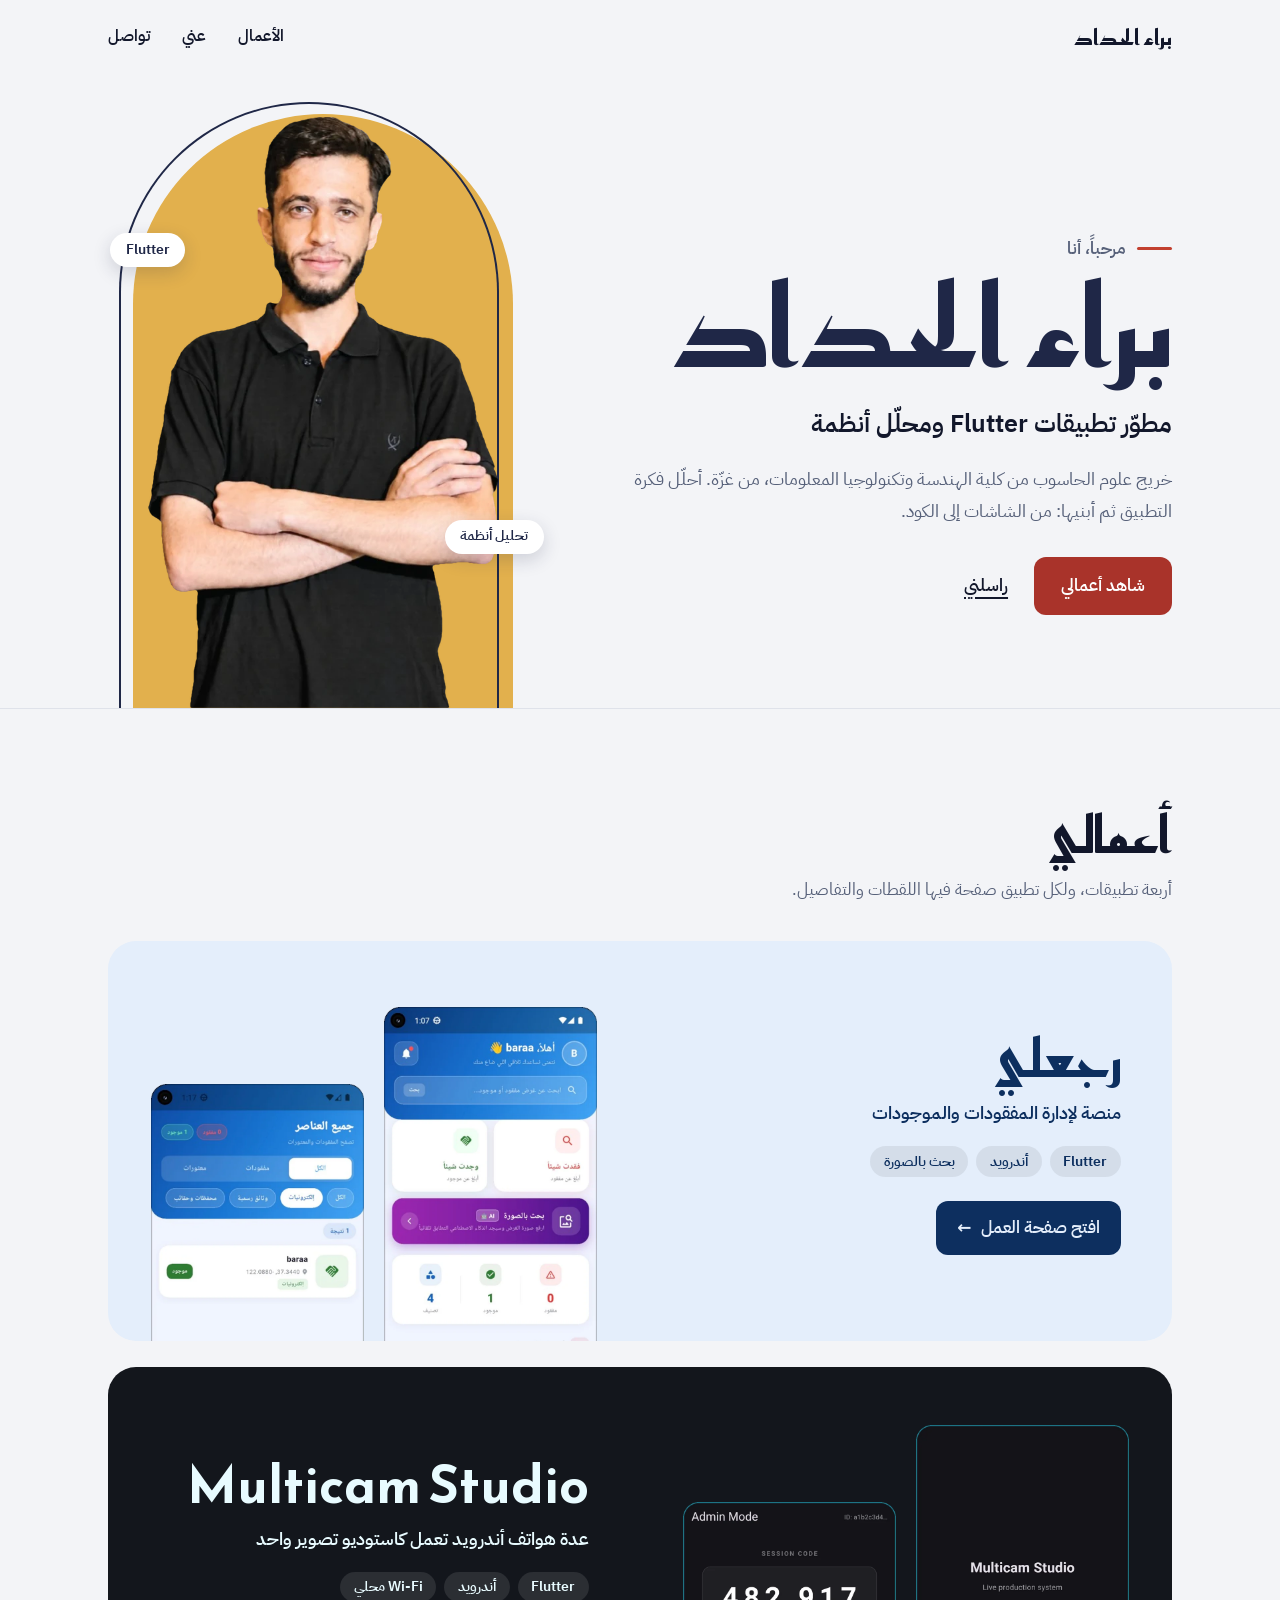
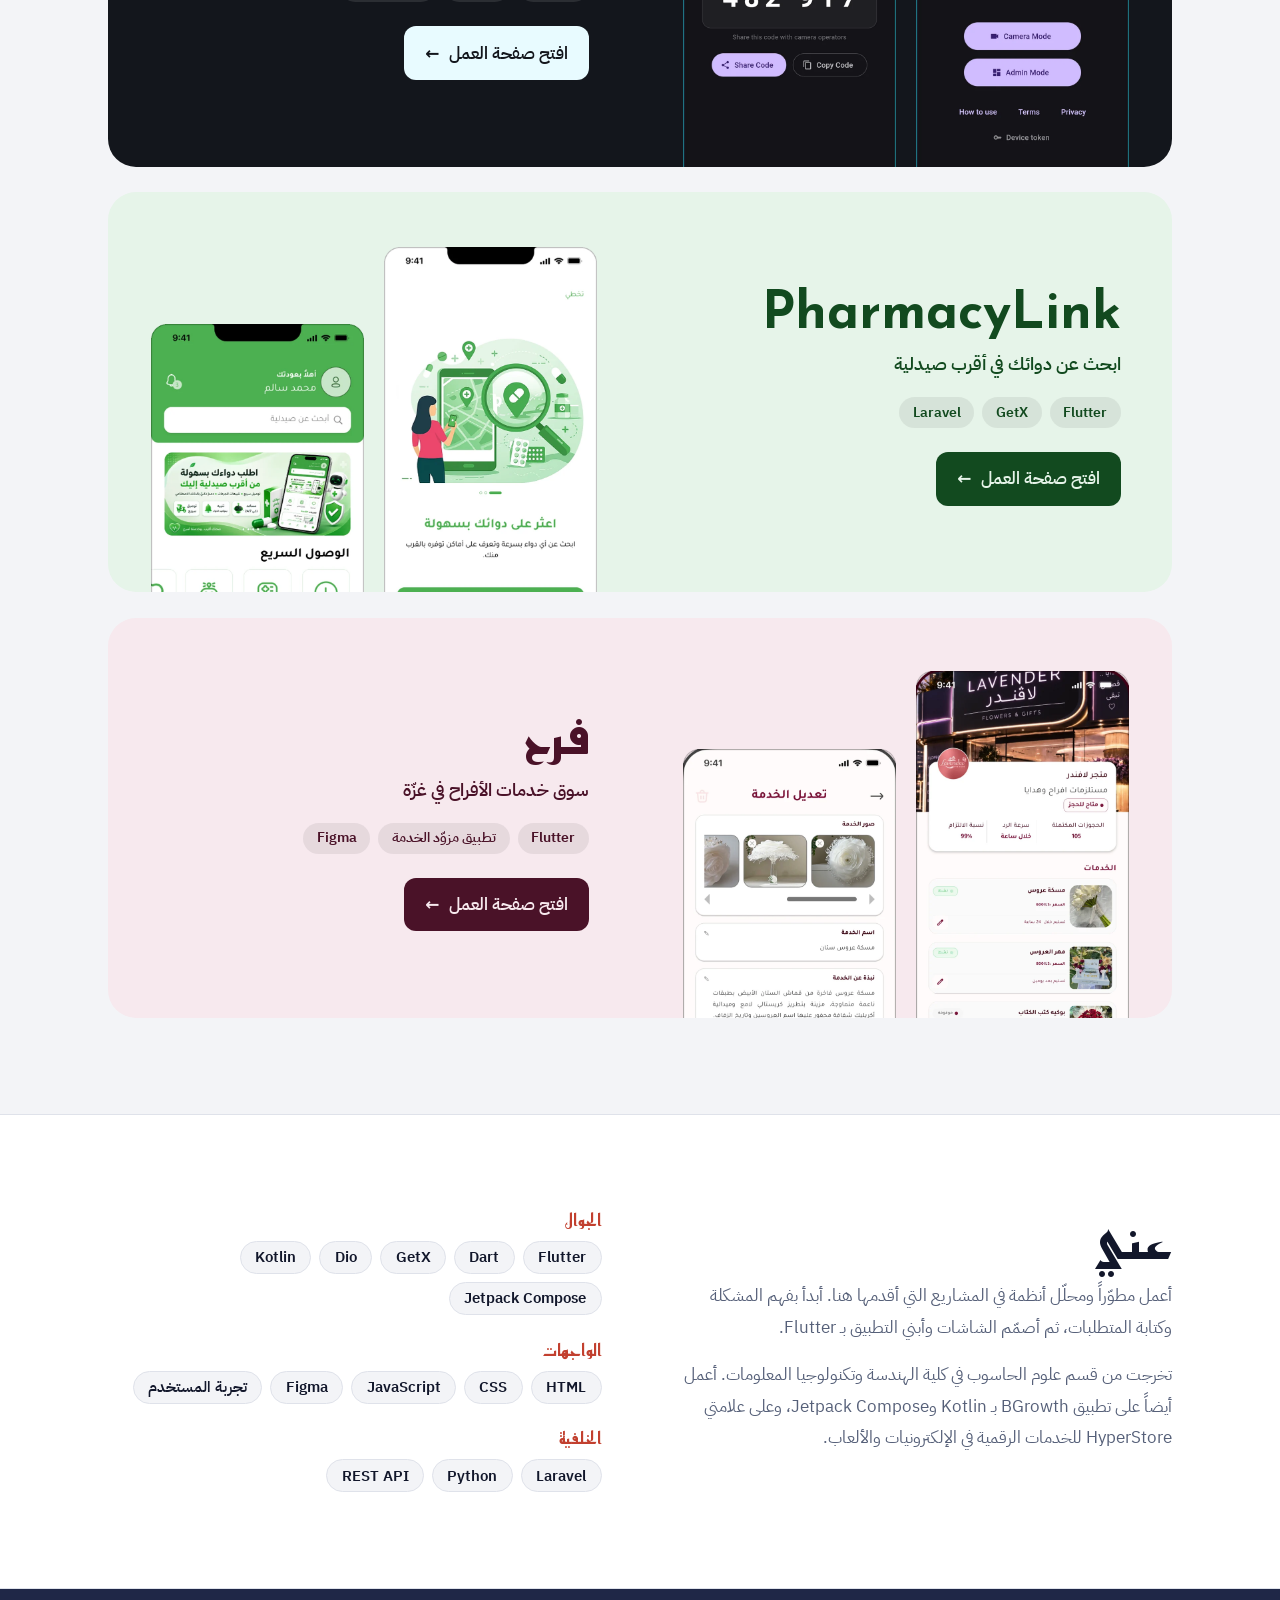
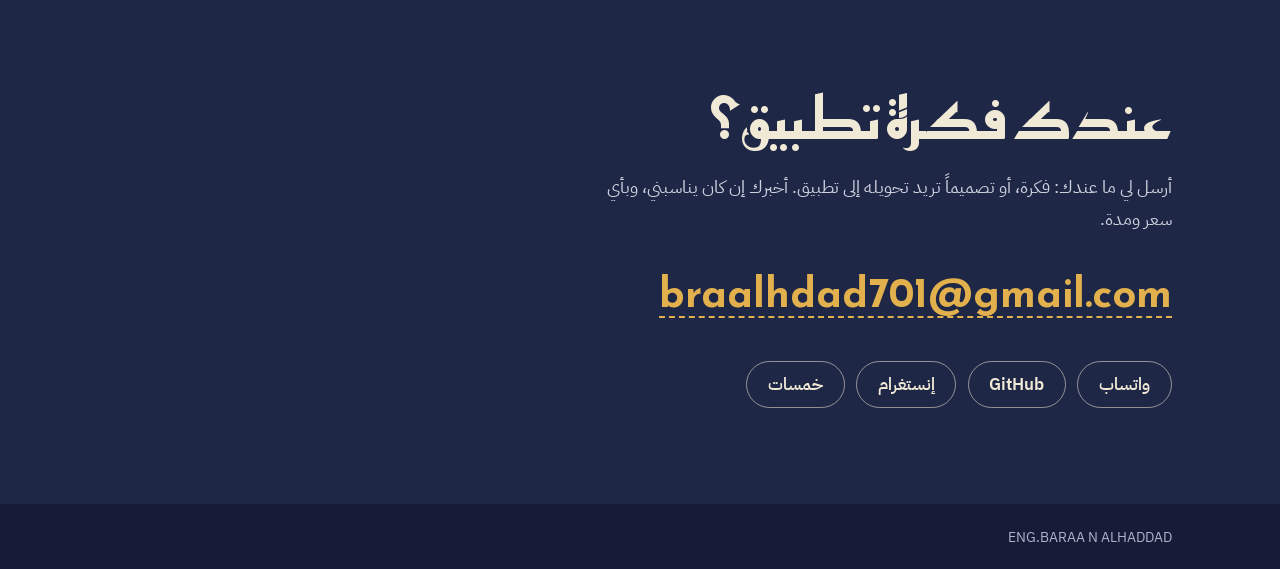
==== index.html @ 827fd5c6 "Add portfolio project files" ====
<!doctype html>
<html lang="ar" dir="rtl">
<head>
  <meta charset="utf-8">
  <meta name="viewport" content="width=device-width, initial-scale=1">
  <title>براء الحداد | مطوّر تطبيقات Flutter ومحلّل أنظمة</title>
  <meta name="description" content="براء الحداد، خريج علوم الحاسوب من غزّة. يحلل ويبني تطبيقات الجوال بـ Flutter. أربعة أعمال مع صفحة لكل عمل.">
  <meta property="og:title" content="براء الحداد | مطوّر تطبيقات Flutter ومحلّل أنظمة">
  <meta property="og:description" content="براء الحداد، خريج علوم الحاسوب من غزّة. يحلل ويبني تطبيقات الجوال بـ Flutter. أربعة أعمال مع صفحة لكل عمل.">
  <meta property="og:type" content="website">
  <meta property="og:locale" content="ar_AR">
  <meta name="theme-color" content="#1f2747">
  <link rel="icon" href="images/favicon.svg" type="image/svg+xml">
  <link rel="preload" href="fonts/ibm-plex-sans-arabic-arabic-400-normal.woff2" as="font" type="font/woff2" crossorigin>
  <link rel="preload" href="fonts/reem-kufi-arabic-700-normal.woff2" as="font" type="font/woff2" crossorigin>
  <link rel="stylesheet" href="css/style.css">
</head>
<body>
  <a class="skip" href="#works">انتقل إلى الأعمال</a>
  <header class="top">
    <a class="brand" href="index.html">براء الحداد</a>
    <nav aria-label="أقسام الصفحة"><a href="#works">الأعمال</a><a href="#about">عني</a><a href="#contact">تواصل</a></nav>
  </header>
  <main>
    <section class="hero">
      <div class="wrap hero-grid">
        <div class="hero-text">
          <p class="hi">مرحباً، أنا</p>
          <h1>براء الحداد</h1>
          <p class="role">مطوّر تطبيقات Flutter ومحلّل أنظمة</p>
          <p class="intro">خريج علوم الحاسوب من كلية الهندسة وتكنولوجيا المعلومات، من غزّة. أحلّل فكرة التطبيق ثم أبنيها: من الشاشات إلى الكود.</p>
          <p class="cta"><a class="btn" href="#works">شاهد أعمالي</a><a class="txt" href="mailto:braalhdad701@gmail.com">راسلني</a></p>
        </div>
        <div class="portrait">
          <div class="arch"></div>
          <img src="images/baraa.webp" width="536" height="900" alt="براء الحداد" fetchpriority="high">
          <span class="chip c1">Flutter</span><span class="chip c2">تحليل أنظمة</span>
        </div>
      </div>
    </section>

    <section class="works" id="works" aria-labelledby="works-title">
      <div class="wrap">
        <header class="sec-head"><h2 id="works-title">أعمالي</h2><p>أربعة تطبيقات، ولكل تطبيق صفحة فيها اللقطات والتفاصيل.</p></header>
        <div class="project-list">
      <a class="project" href="work/rajeali.html" style="--c:#1565c0;--soft:#e4eefb;--pink:#0d2f5f">
        <div class="p-text">
          <h3>رجعلي</h3>
          <p class="deck">منصة لإدارة المفقودات والموجودات</p>
          <ul class="tags"><li>Flutter</li><li>أندرويد</li><li>بحث بالصورة</li></ul>
          <span class="go">افتح صفحة العمل</span>
        </div>
        <div class="p-media" aria-hidden="true">
          <img src="images/rajeali-1.webp" width="640" height="1354" alt="" decoding="async">
          <img src="images/rajeali-2.webp" width="640" height="1354" alt="" decoding="async">
        </div>
      </a>
      <a class="project dark" href="work/multicam.html" style="--c:#22d3ee;--soft:#13161c;--pink:#e8fbff">
        <div class="p-text">
          <h3>Multicam Studio</h3>
          <p class="deck">عدة هواتف أندرويد تعمل كاستوديو تصوير واحد</p>
          <ul class="tags"><li>Flutter</li><li>أندرويد</li><li>Wi-Fi محلي</li></ul>
          <span class="go">افتح صفحة العمل</span>
        </div>
        <div class="p-media" aria-hidden="true">
          <img src="images/multicam-1.webp" width="640" height="1376" alt="" decoding="async">
          <img src="images/multicam-2.webp" width="640" height="1376" alt="" decoding="async">
        </div>
      </a>
      <a class="project" href="work/pharmacylink.html" style="--c:#2e9a44;--soft:#e6f4e9;--pink:#124a1f">
        <div class="p-text">
          <h3>PharmacyLink</h3>
          <p class="deck">ابحث عن دوائك في أقرب صيدلية</p>
          <ul class="tags"><li>Flutter</li><li>GetX</li><li>Laravel</li></ul>
          <span class="go">افتح صفحة العمل</span>
        </div>
        <div class="p-media" aria-hidden="true">
          <img src="images/pharmacylink-1.webp" width="640" height="1387" alt="" decoding="async">
          <img src="images/pharmacylink-2.webp" width="640" height="1387" alt="" decoding="async">
        </div>
      </a>
      <a class="project" href="work/farah.html" style="--c:#8a2a4d;--soft:#f7e9ee;--pink:#4a1228">
        <div class="p-text">
          <h3>فرح</h3>
          <p class="deck">سوق خدمات الأفراح في غزّة</p>
          <ul class="tags"><li>Flutter</li><li>تطبيق مزوّد الخدمة</li><li>Figma</li></ul>
          <span class="go">افتح صفحة العمل</span>
        </div>
        <div class="p-media" aria-hidden="true">
          <img src="images/farah-1.webp" width="640" height="1390" alt="" decoding="async">
          <img src="images/farah-2.webp" width="640" height="1390" alt="" decoding="async">
        </div>
      </a>
        </div>
      </div>
    </section>

    <section class="about" id="about" aria-labelledby="about-title">
      <div class="wrap about-grid">
        <div>
          <h2 id="about-title">عني</h2>
          <p>أعمل مطوّراً ومحلّل أنظمة في المشاريع التي أقدمها هنا. أبدأ بفهم المشكلة وكتابة المتطلبات، ثم أصمّم الشاشات وأبني التطبيق بـ Flutter.</p>
          <p>تخرجت من قسم علوم الحاسوب في كلية الهندسة وتكنولوجيا المعلومات. أعمل أيضاً على تطبيق BGrowth بـ Kotlin وJetpack Compose، وعلى علامتي HyperStore للخدمات الرقمية في الإلكترونيات والألعاب.</p>
        </div>
        <div class="skills"><div class="sk"><h3>الجوال</h3><ul><li>Flutter</li><li>Dart</li><li>GetX</li><li>Dio</li><li>Kotlin</li><li>Jetpack Compose</li></ul></div><div class="sk"><h3>الواجهات</h3><ul><li>HTML</li><li>CSS</li><li>JavaScript</li><li>Figma</li><li>تجربة المستخدم</li></ul></div><div class="sk"><h3>الخلفية</h3><ul><li>Laravel</li><li>Python</li><li>REST API</li></ul></div></div>
      </div>
    </section>
    <section class="contact" id="contact" aria-labelledby="contact-title">
      <div class="wrap">
        <h2 id="contact-title">عندك فكرة تطبيق؟</h2>
        <p class="lead">أرسل لي ما عندك: فكرة، أو تصميماً تريد تحويله إلى تطبيق. أخبرك إن كان يناسبني، وبأي سعر ومدة.</p>
        <p class="email"><a href="mailto:braalhdad701@gmail.com" dir="ltr">braalhdad701@gmail.com</a></p>
        <ul class="links"><li><a href="https://wa.me/970597347588" rel="noopener">واتساب</a></li><li><a href="https://github.com/Baraaelh" rel="noopener">GitHub</a></li><li><a href="https://www.instagram.com/baraa_alhadadd/" rel="noopener">إنستغرام</a></li><li><a href="https://khamsat.com/user/baraaa_el_hadadd" rel="noopener">خمسات</a></li></ul>
      </div>
    </section>
  </main>
  <footer class="foot"><div class="wrap"><p>ENG.BARAA N ALHADDAD</p></div></footer>
</body>
</html>
---- css/style.css ----
@font-face{font-family:"Reem Kufi";font-weight:700;font-display:swap;src:url("../fonts/reem-kufi-arabic-700-normal.woff2") format("woff2");unicode-range:U+0600-06FF,U+0750-077F,U+FB50-FDFF,U+FE70-FEFF}
@font-face{font-family:"Reem Kufi";font-weight:700;font-display:swap;src:url("../fonts/reem-kufi-latin-700-normal.woff2") format("woff2");unicode-range:U+0000-00FF,U+0131,U+0152-0153,U+2000-206F,U+20AC,U+2122}
@font-face{font-family:"Plex";font-weight:400;font-display:swap;src:url("../fonts/ibm-plex-sans-arabic-arabic-400-normal.woff2") format("woff2");unicode-range:U+0600-06FF,U+0750-077F,U+FB50-FDFF,U+FE70-FEFF}
@font-face{font-family:"Plex";font-weight:400;font-display:swap;src:url("../fonts/ibm-plex-sans-arabic-latin-400-normal.woff2") format("woff2");unicode-range:U+0000-00FF,U+0131,U+0152-0153,U+2000-206F,U+20AC,U+2122}
@font-face{font-family:"Plex";font-weight:600;font-display:swap;src:url("../fonts/ibm-plex-sans-arabic-arabic-600-normal.woff2") format("woff2");unicode-range:U+0600-06FF,U+0750-077F,U+FB50-FDFF,U+FE70-FEFF}
@font-face{font-family:"Plex";font-weight:600;font-display:swap;src:url("../fonts/ibm-plex-sans-arabic-latin-600-normal.woff2") format("woff2");unicode-range:U+0000-00FF,U+0131,U+0152-0153,U+2000-206F,U+20AC,U+2122}

:root{
  --paper:#f3f4f7; --card:#fff; --ink:#12172b; --muted:#566079; --line:#dfe2ea;
  --navy:#1f2747; --ivory:#f0e9d6; --ochre:#e2b04d; --red:#c2402f; --btn:#a9332a;
  --c:#1f2747; --soft:#e9ebf2; --pink:#12172b;
  --display:"Reem Kufi","Plex",system-ui,sans-serif;
  --body:"Plex","Reem Kufi",system-ui,sans-serif;
  --max:1160px; --gutter:clamp(1.25rem,5vw,3rem);
}
body.dark{--paper:#0c0e12;--card:#161a22;--ink:#e6e9f0;--muted:#9aa3b5;--line:#272c38}
*,*::before,*::after{box-sizing:border-box}
html{scroll-behavior:smooth;-webkit-text-size-adjust:100%}
body{margin:0;background:var(--paper);color:var(--ink);font-family:var(--body);font-size:1.0625rem;line-height:1.85;overflow-x:clip}
img{max-width:100%;height:auto;display:block}
a{color:inherit}
h1,h2,h3{font-family:var(--display);font-weight:700;line-height:1.2;margin:0}
p{margin:0 0 1rem}
ul,dl{margin:0;padding:0;list-style:none}
:focus-visible{outline:3px solid var(--ochre);outline-offset:3px;border-radius:4px}
.skip{position:absolute;inset-inline-start:1rem;top:-4rem;background:var(--navy);color:#fff;padding:.6rem 1rem;border-radius:8px;z-index:20}
.skip:focus{top:1rem}
.wrap{max-width:var(--max);margin-inline:auto;padding-inline:var(--gutter)}
.btn{display:inline-block;background:var(--btn);color:#fff;text-decoration:none;font-weight:600;padding:.85rem 1.7rem;border-radius:12px;transition:transform .2s,background .2s}
.btn:hover{background:#8f2820;transform:translateY(-2px)}
.txt{font-weight:600;text-underline-offset:6px;text-decoration-thickness:2px}

/* الشريط العلوي */
.top{display:flex;justify-content:space-between;align-items:center;gap:1rem;max-width:var(--max);margin-inline:auto;padding:1.1rem var(--gutter)}
.brand{font-family:var(--display);font-weight:700;font-size:1.35rem;text-decoration:none;color:inherit}
.top nav{display:flex;gap:clamp(1rem,3vw,2rem)}
.top nav a{text-decoration:none;font-weight:600;font-size:.98rem;padding:.3rem 0;border-bottom:2px solid transparent}
.top nav a:hover{border-color:var(--red)}
body.case .top{color:var(--pink)}
body.case .top{background:transparent}

/* الواجهة */
.hero{border-bottom:1px solid var(--line);overflow:clip}
.hero-grid{display:grid;grid-template-columns:1.15fr .85fr;gap:clamp(1.5rem,4vw,4rem);align-items:end;padding-top:clamp(1rem,3vw,2.5rem)}
.hero-text{padding-bottom:clamp(2.5rem,6vw,5rem)}
.hi{font-weight:600;color:var(--muted);display:flex;align-items:center;gap:.7rem;margin-bottom:.4rem}
.hi::before{content:"";width:2.2rem;height:3px;background:var(--red);border-radius:2px}
.hero h1{font-size:clamp(3.4rem,9.5vw,7rem);line-height:1.02;color:var(--navy);margin-bottom:1rem}
.role{font-weight:600;font-size:clamp(1.15rem,2.4vw,1.55rem);margin-bottom:1rem}
.intro{color:var(--muted);max-width:34rem;font-size:1.1rem}
.cta{display:flex;align-items:center;gap:1.6rem;margin-top:1.8rem;flex-wrap:wrap}
.portrait{position:relative;width:min(100%,380px);aspect-ratio:.64;justify-self:center;isolation:isolate}
.arch{position:absolute;inset:0;background:var(--ochre);border-radius:999px 999px 0 0;z-index:-1}
.arch::after{content:"";position:absolute;inset:-12px 14px 0 -14px;border:2px solid var(--navy);border-bottom:0;border-radius:inherit;z-index:-1}
.portrait img{position:absolute;bottom:0;left:50%;transform:translateX(-50%);width:92%}
.chip{position:absolute;background:#fff;color:var(--navy);font-weight:600;font-size:.88rem;padding:.35rem .95rem;border-radius:999px;box-shadow:0 6px 18px rgba(31,39,71,.18);line-height:1.6}
.c1{top:20%;inset-inline-end:-6%}
.c2{bottom:26%;inset-inline-start:-8%}

/* الأعمال */
.works{padding-block:clamp(3.5rem,8vw,6rem)}
.sec-head{margin-bottom:2.2rem}
.sec-head h2,.about h2{font-size:clamp(2.1rem,5vw,3.2rem);margin-bottom:.5rem}
.sec-head p{color:var(--muted);margin:0}
.project-list{display:grid;gap:1.6rem}
.project{display:grid;grid-template-columns:1fr 1fr;background:var(--soft);color:var(--pink);border-radius:28px;overflow:hidden;text-decoration:none;min-height:400px}
.project:nth-child(even) .p-media{order:-1}
.p-text{padding:clamp(1.6rem,4vw,3.2rem);align-self:center}
.project h3{font-size:clamp(2.1rem,4.6vw,3.3rem);margin-bottom:.4rem}
.deck{font-size:1.12rem;font-weight:600;margin-bottom:1rem}
.tags{display:flex;flex-wrap:wrap;gap:.5rem}
.tags li{font-size:.9rem;font-weight:600;padding:.15rem .85rem;border-radius:999px;background:rgba(0,0,0,.07);line-height:1.8}
.dark .tags li,.project.dark .tags li{background:rgba(255,255,255,.1)}
.go{display:inline-block;margin-top:1.5rem;background:var(--pink);color:var(--soft);font-weight:600;padding:.7rem 1.3rem;border-radius:12px;transition:transform .2s}
.go::after{content:"\2190";margin-inline-start:.6rem}
.project:hover .go{transform:translateX(-4px)}
.p-media{display:flex;align-items:flex-end;justify-content:center;gap:4%;padding:2rem 1.5rem 0;overflow:hidden}
.p-media img{width:44%;margin-bottom:-24%;transition:transform .35s}
.p-media img+img{margin-bottom:-40%}
.project:hover .p-media img{transform:translateY(-10px)}

/* عني */
.about{background:var(--card);padding-block:clamp(3.5rem,8vw,6rem);border-block:1px solid var(--line)}
.about-grid{display:grid;grid-template-columns:1fr 1fr;gap:clamp(2rem,6vw,5rem)}
.about p{color:var(--muted);max-width:36rem}
.skills{display:grid;gap:1.6rem;align-content:start}
.sk h3{font-size:1.05rem;color:var(--red);margin-bottom:.6rem}
.sk ul{display:flex;flex-wrap:wrap;gap:.5rem}
.sk li{background:var(--paper);border:1px solid var(--line);padding:.1rem .9rem;border-radius:999px;font-weight:600;font-size:.95rem}

/* التواصل */
.contact{background:var(--navy);color:var(--ivory);padding-block:clamp(3.5rem,8vw,6rem)}
.contact h2{font-size:clamp(2.1rem,6vw,3.6rem);margin-bottom:1rem}
.lead{max-width:36rem;color:#cfd1de;font-size:1.1rem}
.email{margin:1.2rem 0 1.8rem}
.email a{font-family:var(--display);font-weight:700;font-size:clamp(1.3rem,4.6vw,2.6rem);color:var(--ochre);text-decoration:underline dashed 2px;text-underline-offset:10px;overflow-wrap:anywhere}
.links{display:flex;flex-wrap:wrap;gap:.7rem}
.links a{display:inline-block;border:1.5px solid rgba(240,233,214,.55);padding:.45rem 1.3rem;border-radius:999px;text-decoration:none;font-weight:600;transition:background .2s,color .2s}
.links a:hover{background:var(--ochre);border-color:var(--ochre);color:var(--navy)}
.foot{background:#161c38;color:#aeb2c8;font-size:.9rem;padding-block:1.2rem}
.foot p{margin:0}

/* صفحة العمل */
.case-hero{background:var(--soft);color:var(--pink);overflow:clip;margin-top:-4.2rem;padding-top:4.2rem}
body.case .top{position:relative;z-index:2}
.case-grid{display:grid;grid-template-columns:1.1fr .9fr;gap:2rem;align-items:end}
.case-text{padding-block:clamp(2rem,5vw,4rem)}
.back{display:inline-block;font-weight:600;text-decoration:none;margin-bottom:1.2rem}
.back::before{content:"\2192";margin-inline-end:.5rem}
.back:hover{text-decoration:underline}
.case h1{font-size:clamp(2.8rem,8vw,5.4rem);margin-bottom:.6rem}
.case .deck{font-size:clamp(1.15rem,2.4vw,1.4rem)}
.case-hero .intro{color:inherit;opacity:.85;margin-bottom:1.6rem}
.facts{display:grid;grid-template-columns:1fr 1fr;gap:1rem 1.5rem;max-width:34rem}
.facts div{border-top:2px solid var(--c);padding-top:.5rem}
.facts dt{font-size:.85rem;opacity:.75}
.facts dd{margin:0;font-weight:600;line-height:1.5}
.case-media{display:flex;align-items:flex-end;justify-content:center;gap:5%;height:clamp(340px,44vw,520px);overflow:hidden}
.case-media img{width:46%;margin-bottom:-16%}
.case-media img+img{margin-bottom:-34%}
.case-body{padding-block:clamp(3rem,7vw,5rem)}
.two{display:grid;grid-template-columns:1fr 1.15fr;gap:clamp(2rem,5vw,4rem)}
.about-work h2,.shots h2{font-size:clamp(1.8rem,4vw,2.4rem);margin-bottom:1rem}
.about-work p{color:var(--muted);max-width:34rem}
.feats{display:grid;gap:.9rem}
.feats li{background:var(--card);border-radius:16px;padding:1rem 1.3rem;border-inline-start:5px solid var(--c)}
.feats h3{font-family:var(--body);font-weight:600;font-size:1.05rem;margin-bottom:.1rem}
.feats p{margin:0;color:var(--muted);font-size:.97rem;line-height:1.7}
.shots{padding-bottom:clamp(3rem,7vw,5rem)}
.note{color:var(--muted);margin-bottom:2rem}
.gallery{display:grid;grid-template-columns:repeat(3,1fr);gap:2.4rem 2rem}
.gallery figure{margin:0}
.gallery img{width:100%}
.gallery figcaption{text-align:center;color:var(--muted);font-size:.92rem;margin-top:.9rem}
.nextprev{padding-bottom:clamp(3rem,7vw,5rem)}
.nextprev .wrap{display:grid;grid-template-columns:1fr 1fr;gap:1rem}
.np{display:block;background:var(--card);border-radius:18px;padding:1.4rem 1.6rem;text-decoration:none;border-top:6px solid var(--c);transition:transform .2s}
.np:hover{transform:translateY(-4px)}
.np small{display:block;color:var(--muted)}
.np strong{font-family:var(--display);font-size:clamp(1.3rem,3.5vw,1.9rem)}

@media (max-width:880px){
  .hero-grid,.case-grid,.two,.about-grid{grid-template-columns:1fr}
  .hero-text{padding-bottom:1.5rem}
  .portrait{width:min(78%,320px);margin-top:1rem}
  .project{grid-template-columns:1fr;min-height:0}
  .project:nth-child(even) .p-media{order:0}
  .p-media{height:300px;order:0}
  .p-media img{width:42%}
  .case-media{height:340px}
  .case-text{padding-bottom:1rem}
  .gallery{display:flex;overflow-x:auto;scroll-snap-type:x mandatory;gap:1.2rem;margin-inline:calc(var(--gutter)*-1);padding:0 var(--gutter) 1rem;scroll-padding-inline:var(--gutter)}
  .gallery figure{flex:0 0 62%;scroll-snap-align:start}
}
@media (max-width:520px){
  .top nav{gap:.9rem}
  .brand{font-size:1.15rem}
  .facts{grid-template-columns:1fr 1fr}
  .nextprev .wrap{grid-template-columns:1fr}
  .gallery figure{flex-basis:72%}
  .c1{inset-inline-end:-2%}.c2{inset-inline-start:-2%}
}
@media (prefers-reduced-motion:reduce){*{transition:none!important;scroll-behavior:auto!important}}
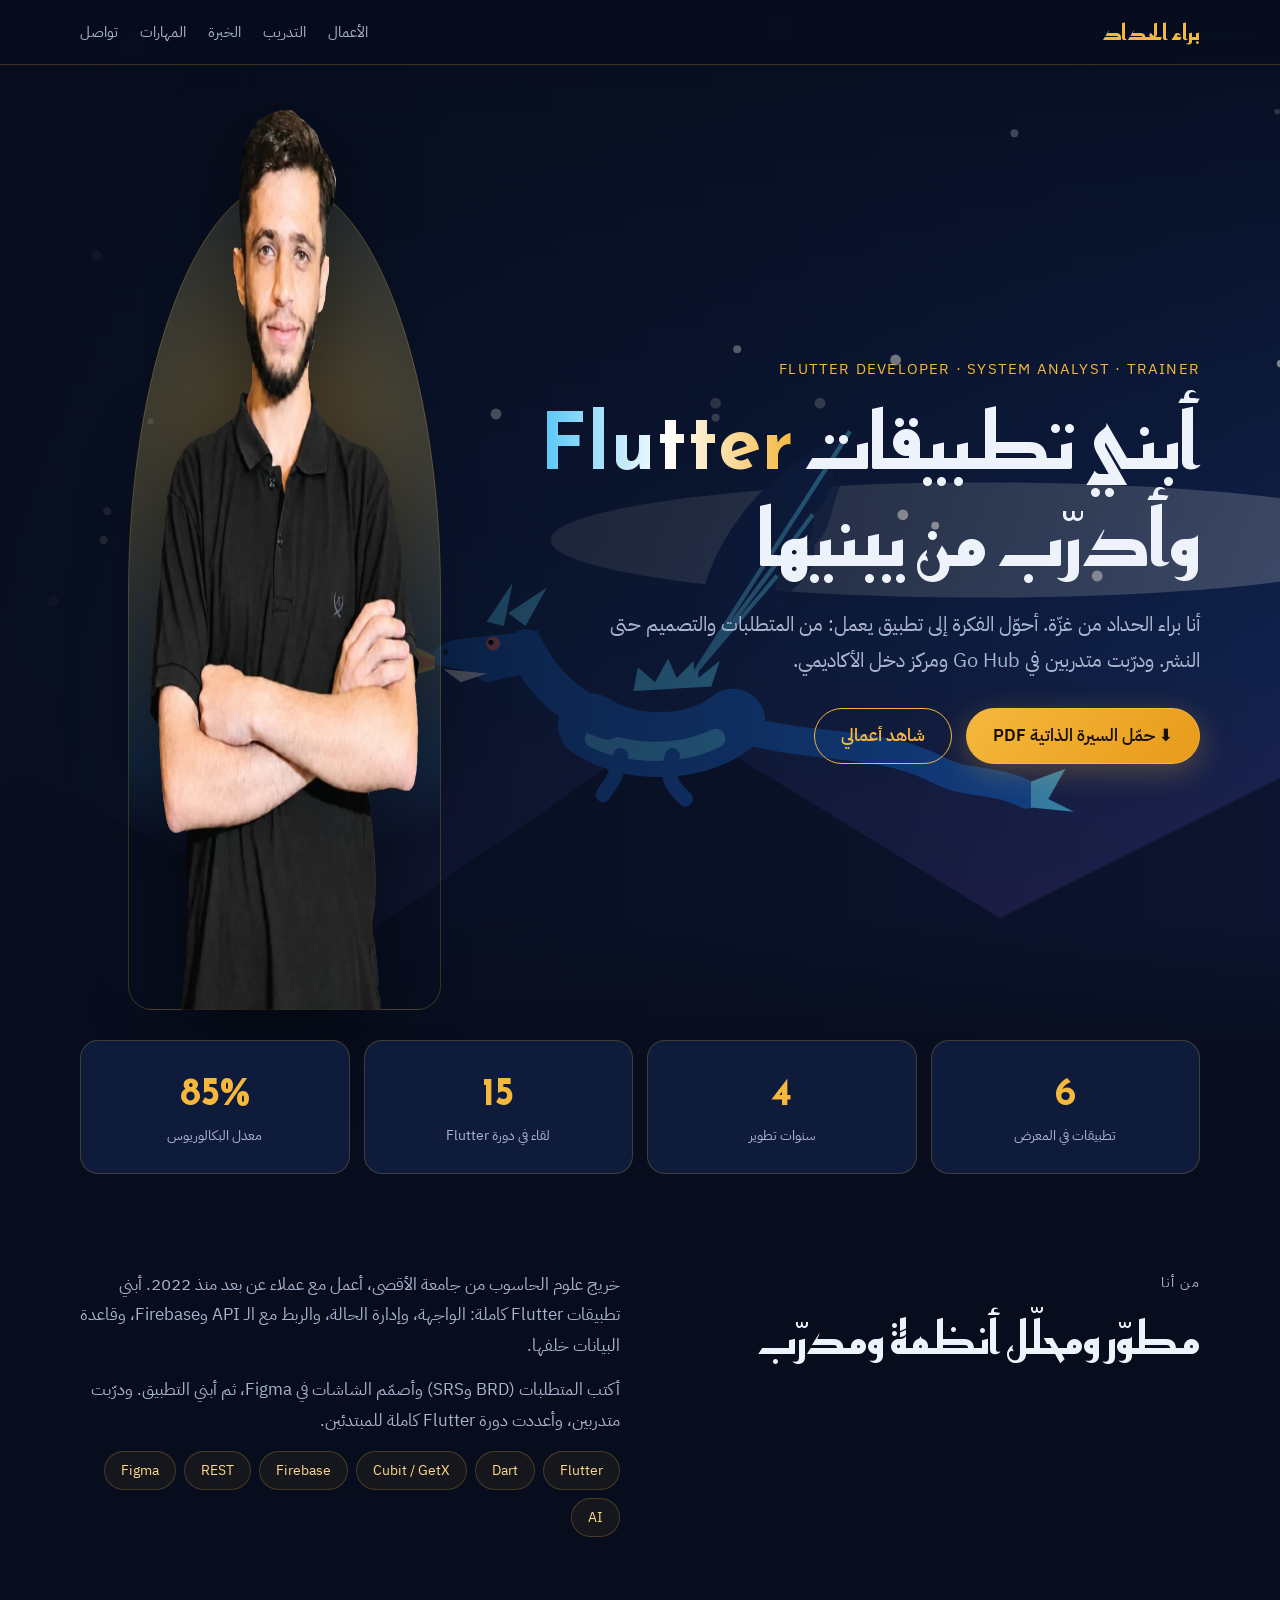
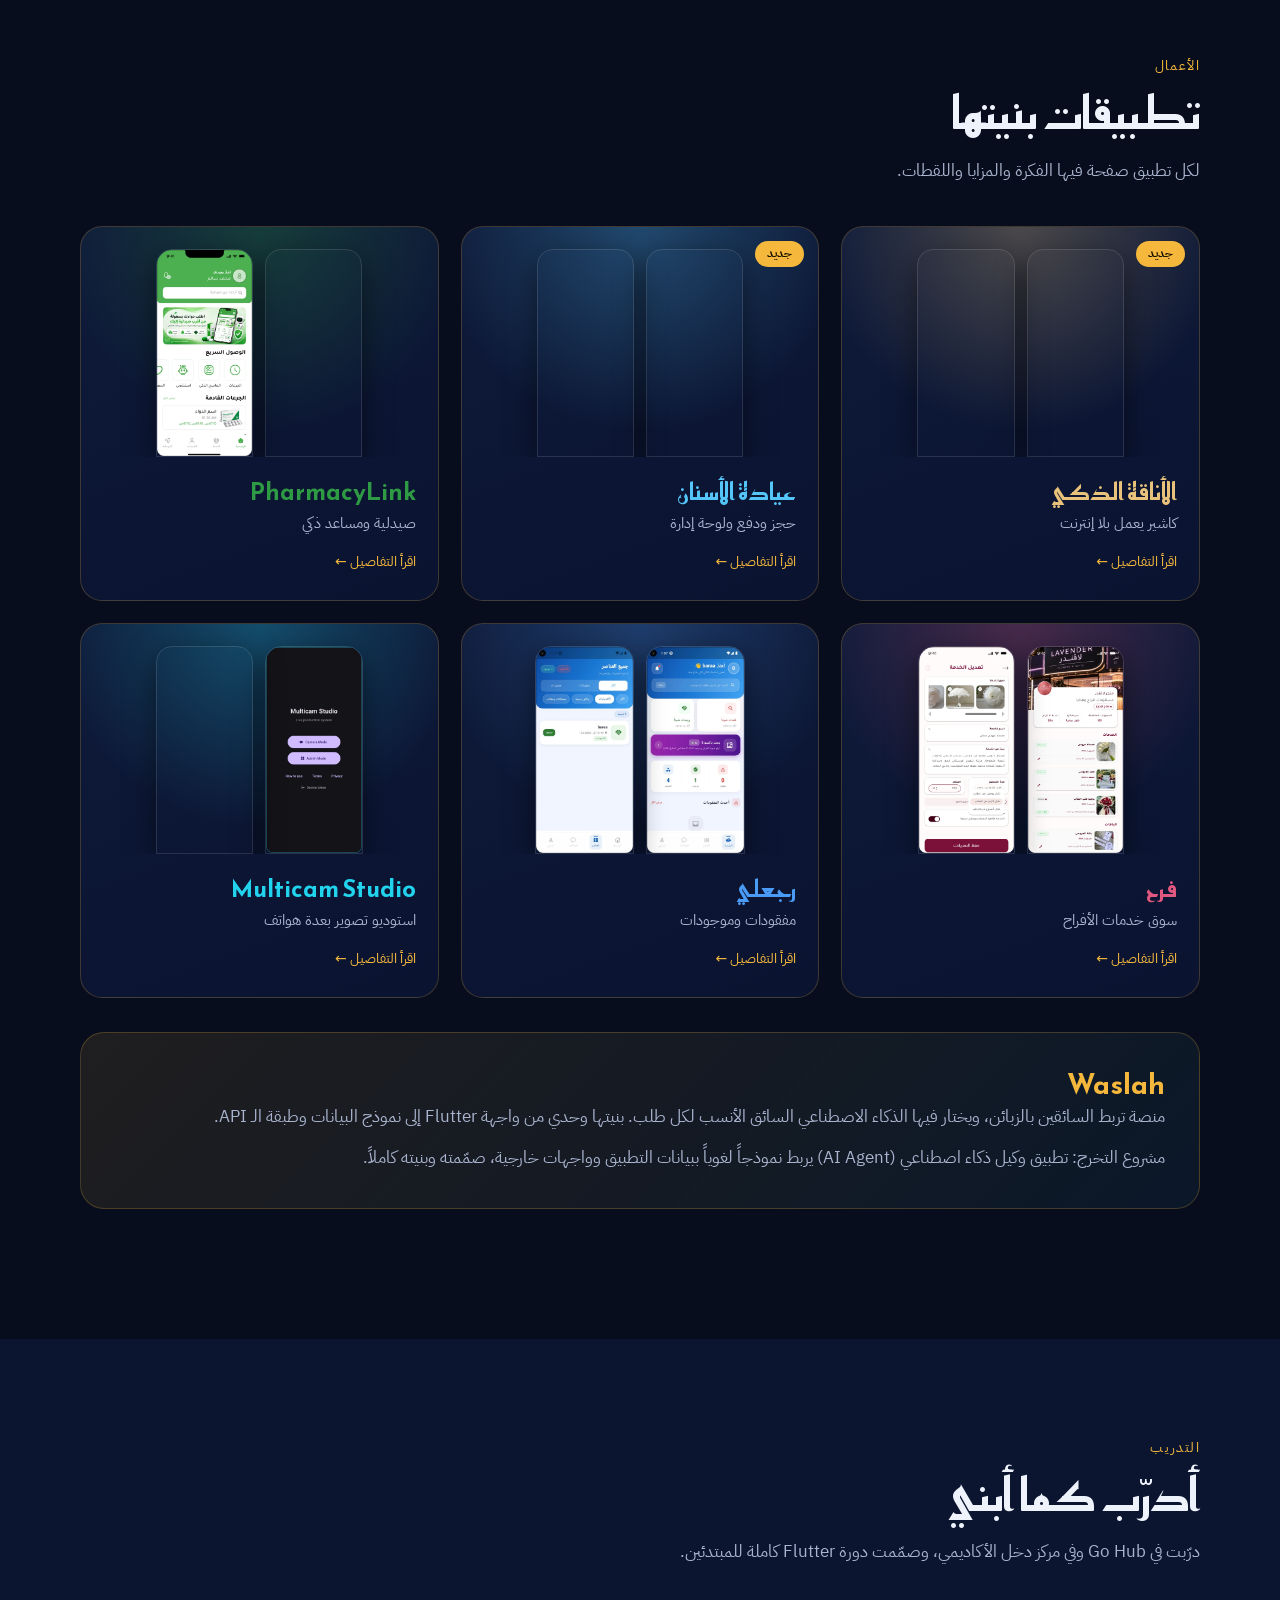
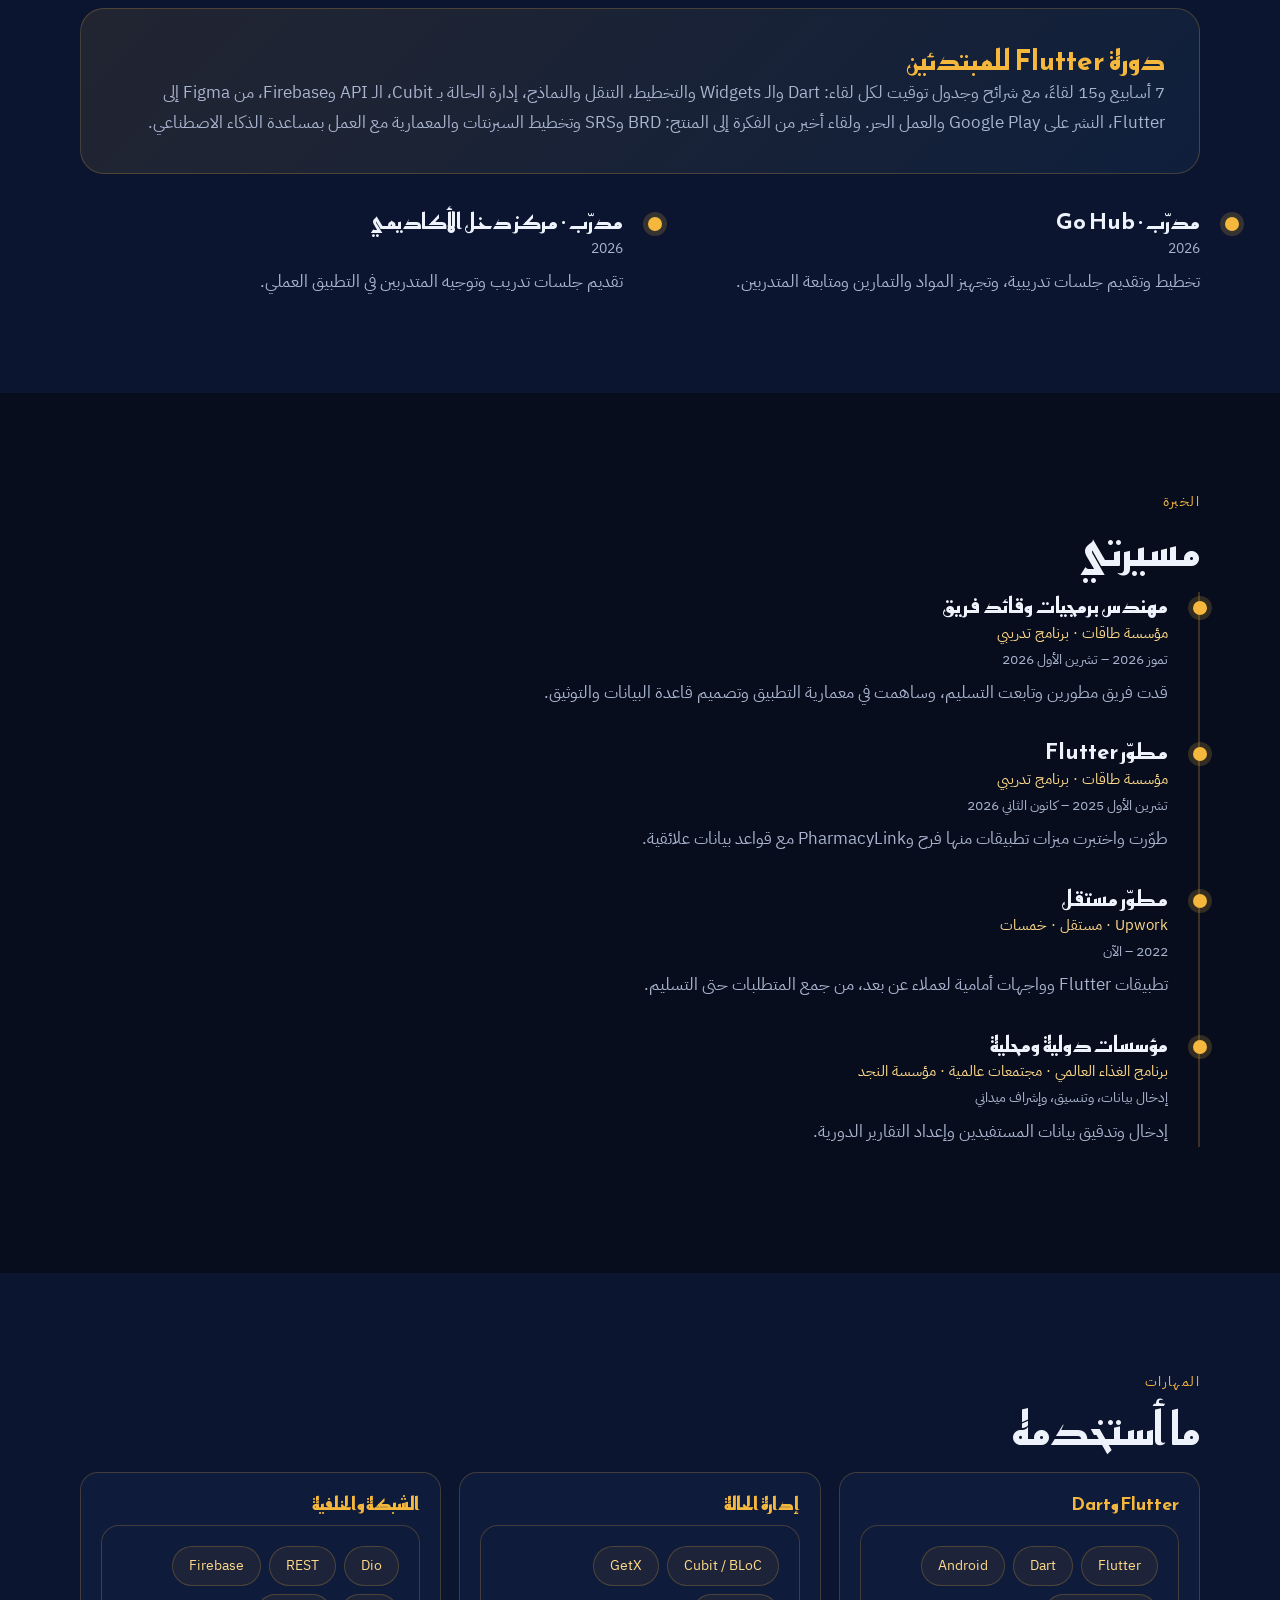
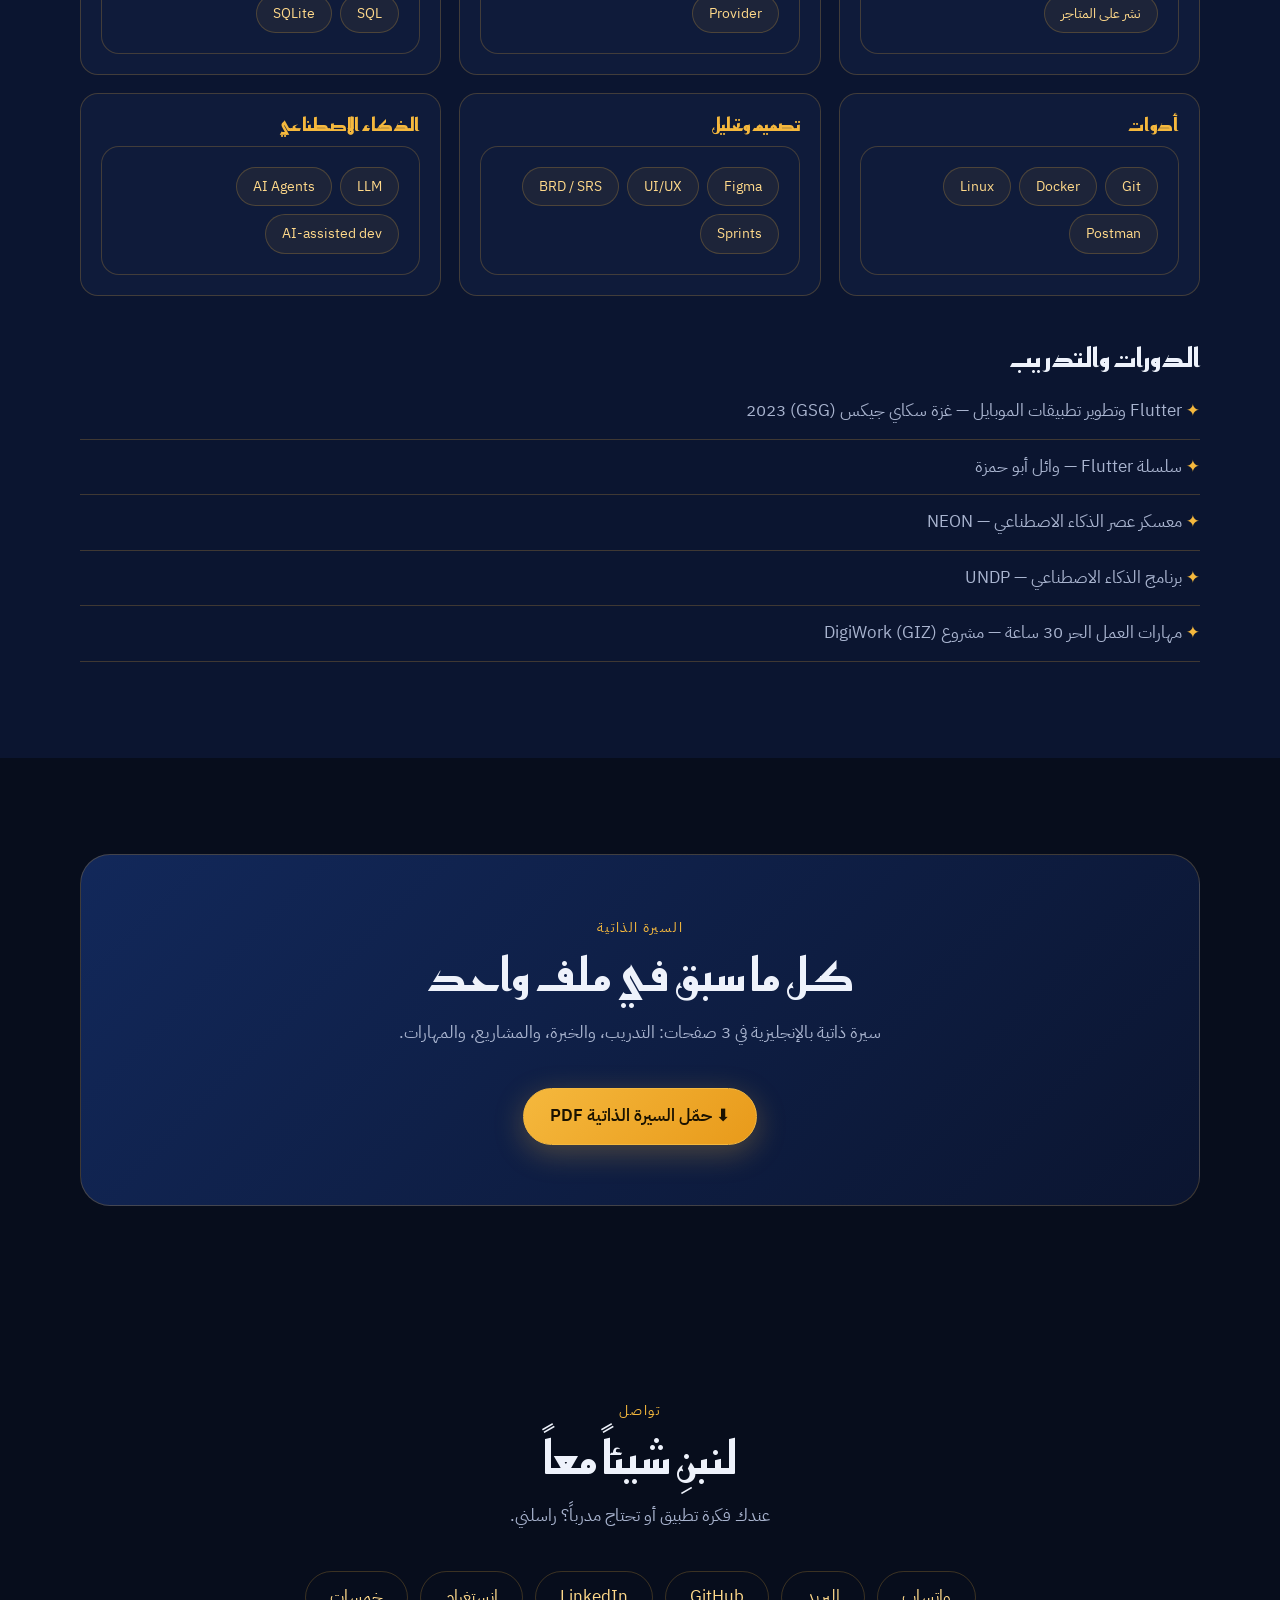
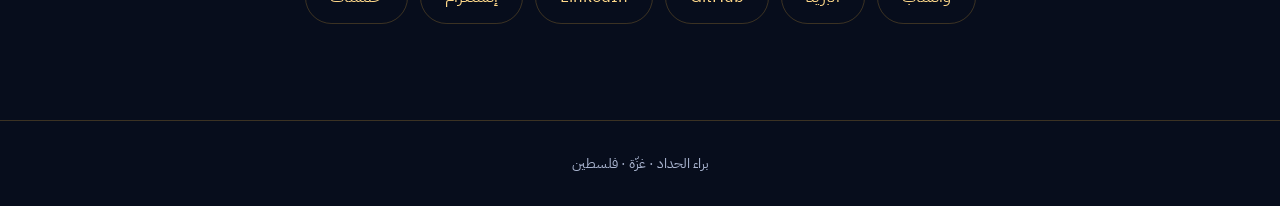
==== commit 2e6096d6: "Add files via upload" ====
--- a/index.html
+++ b/index.html
@@ -1,119 +1,38 @@
 <!doctype html>
-<html lang="ar" dir="rtl">
-<head>
-  <meta charset="utf-8">
-  <meta name="viewport" content="width=device-width, initial-scale=1">
-  <title>براء الحداد | مطوّر تطبيقات Flutter ومحلّل أنظمة</title>
-  <meta name="description" content="براء الحداد، خريج علوم الحاسوب من غزّة. يحلل ويبني تطبيقات الجوال بـ Flutter. أربعة أعمال مع صفحة لكل عمل.">
-  <meta property="og:title" content="براء الحداد | مطوّر تطبيقات Flutter ومحلّل أنظمة">
-  <meta property="og:description" content="براء الحداد، خريج علوم الحاسوب من غزّة. يحلل ويبني تطبيقات الجوال بـ Flutter. أربعة أعمال مع صفحة لكل عمل.">
-  <meta property="og:type" content="website">
-  <meta property="og:locale" content="ar_AR">
-  <meta name="theme-color" content="#1f2747">
-  <link rel="icon" href="images/favicon.svg" type="image/svg+xml">
-  <link rel="preload" href="fonts/ibm-plex-sans-arabic-arabic-400-normal.woff2" as="font" type="font/woff2" crossorigin>
-  <link rel="preload" href="fonts/reem-kufi-arabic-700-normal.woff2" as="font" type="font/woff2" crossorigin>
-  <link rel="stylesheet" href="css/style.css">
-</head>
-<body>
-  <a class="skip" href="#works">انتقل إلى الأعمال</a>
-  <header class="top">
-    <a class="brand" href="index.html">براء الحداد</a>
-    <nav aria-label="أقسام الصفحة"><a href="#works">الأعمال</a><a href="#about">عني</a><a href="#contact">تواصل</a></nav>
-  </header>
-  <main>
-    <section class="hero">
-      <div class="wrap hero-grid">
-        <div class="hero-text">
-          <p class="hi">مرحباً، أنا</p>
-          <h1>براء الحداد</h1>
-          <p class="role">مطوّر تطبيقات Flutter ومحلّل أنظمة</p>
-          <p class="intro">خريج علوم الحاسوب من كلية الهندسة وتكنولوجيا المعلومات، من غزّة. أحلّل فكرة التطبيق ثم أبنيها: من الشاشات إلى الكود.</p>
-          <p class="cta"><a class="btn" href="#works">شاهد أعمالي</a><a class="txt" href="mailto:braalhdad701@gmail.com">راسلني</a></p>
-        </div>
-        <div class="portrait">
-          <div class="arch"></div>
-          <img src="images/baraa.webp" width="536" height="900" alt="براء الحداد" fetchpriority="high">
-          <span class="chip c1">Flutter</span><span class="chip c2">تحليل أنظمة</span>
-        </div>
-      </div>
-    </section>
+<html lang="ar" dir="rtl"><head><meta charset="utf-8"><meta name="viewport" content="width=device-width, initial-scale=1">
+<title>براء الحداد | مطوّر Flutter ومدرّب</title><meta name="description" content="براء الحداد من غزّة: مطوّر Flutter ومحلّل أنظمة ومدرّب. تطبيقات حقيقية، دورة Flutter كاملة، وسيرة ذاتية."><meta property="og:title" content="براء الحداد | مطوّر Flutter ومدرّب"><meta property="og:description" content="براء الحداد من غزّة: مطوّر Flutter ومحلّل أنظمة ومدرّب. تطبيقات حقيقية، دورة Flutter كاملة، وسيرة ذاتية."><meta property="og:type" content="website"><meta name="theme-color" content="#070d1c">
+<link rel="icon" href="images/favicon.svg" type="image/svg+xml"><link rel="stylesheet" href="css/style.css"></head>
+<body><a class="skip" href="#about">انتقل للمحتوى</a>
+<header class="top"><div class="wrap"><a class="brand" href="#">براء الحداد</a><nav><a href="#works">الأعمال</a><a href="#trainer">التدريب</a><a href="#exp">الخبرة</a><a href="#skills">المهارات</a><a href="#contact" class="keep">تواصل</a></nav></div></header>
+<main>
+<section class="hero"><div class="wrap"><div><p class="kick">FLUTTER DEVELOPER · SYSTEM ANALYST · TRAINER</p><h1>أبني تطبيقات <span>Flutter</span><br>وأدرّب من يبنيها</h1><p class="lead">أنا براء الحداد من غزّة. أحوّل الفكرة إلى تطبيق يعمل: من المتطلبات والتصميم حتى النشر. ودرّبت متدربين في Go Hub ومركز دخل الأكاديمي.</p><div class="cta"><a class="btn pri" href="assets/Baraa-Al-Haddad-CV.pdf" download>⬇ حمّل السيرة الذاتية PDF</a><a class="btn sec" href="#works">شاهد أعمالي</a></div></div><div class="portrait"><img src="images/baraa.webp" width="532" height="900" alt="براء الحداد"></div></div></section>
+<div class="wrap stats reveal"><div class="stat"><b>6</b><small>تطبيقات في المعرض</small></div><div class="stat"><b>4</b><small>سنوات تطوير</small></div><div class="stat"><b>15</b><small>لقاء في دورة Flutter</small></div><div class="stat"><b>85%</b><small>معدل البكالوريوس</small></div></div>
 
-    <section class="works" id="works" aria-labelledby="works-title">
-      <div class="wrap">
-        <header class="sec-head"><h2 id="works-title">أعمالي</h2><p>أربعة تطبيقات، ولكل تطبيق صفحة فيها اللقطات والتفاصيل.</p></header>
-        <div class="project-list">
-      <a class="project" href="work/rajeali.html" style="--c:#1565c0;--soft:#e4eefb;--pink:#0d2f5f">
-        <div class="p-text">
-          <h3>رجعلي</h3>
-          <p class="deck">منصة لإدارة المفقودات والموجودات</p>
-          <ul class="tags"><li>Flutter</li><li>أندرويد</li><li>بحث بالصورة</li></ul>
-          <span class="go">افتح صفحة العمل</span>
-        </div>
-        <div class="p-media" aria-hidden="true">
-          <img src="images/rajeali-1.webp" width="640" height="1354" alt="" decoding="async">
-          <img src="images/rajeali-2.webp" width="640" height="1354" alt="" decoding="async">
-        </div>
-      </a>
-      <a class="project dark" href="work/multicam.html" style="--c:#22d3ee;--soft:#13161c;--pink:#e8fbff">
-        <div class="p-text">
-          <h3>Multicam Studio</h3>
-          <p class="deck">عدة هواتف أندرويد تعمل كاستوديو تصوير واحد</p>
-          <ul class="tags"><li>Flutter</li><li>أندرويد</li><li>Wi-Fi محلي</li></ul>
-          <span class="go">افتح صفحة العمل</span>
-        </div>
-        <div class="p-media" aria-hidden="true">
-          <img src="images/multicam-1.webp" width="640" height="1376" alt="" decoding="async">
-          <img src="images/multicam-2.webp" width="640" height="1376" alt="" decoding="async">
-        </div>
-      </a>
-      <a class="project" href="work/pharmacylink.html" style="--c:#2e9a44;--soft:#e6f4e9;--pink:#124a1f">
-        <div class="p-text">
-          <h3>PharmacyLink</h3>
-          <p class="deck">ابحث عن دوائك في أقرب صيدلية</p>
-          <ul class="tags"><li>Flutter</li><li>GetX</li><li>Laravel</li></ul>
-          <span class="go">افتح صفحة العمل</span>
-        </div>
-        <div class="p-media" aria-hidden="true">
-          <img src="images/pharmacylink-1.webp" width="640" height="1387" alt="" decoding="async">
-          <img src="images/pharmacylink-2.webp" width="640" height="1387" alt="" decoding="async">
-        </div>
-      </a>
-      <a class="project" href="work/farah.html" style="--c:#8a2a4d;--soft:#f7e9ee;--pink:#4a1228">
-        <div class="p-text">
-          <h3>فرح</h3>
-          <p class="deck">سوق خدمات الأفراح في غزّة</p>
-          <ul class="tags"><li>Flutter</li><li>تطبيق مزوّد الخدمة</li><li>Figma</li></ul>
-          <span class="go">افتح صفحة العمل</span>
-        </div>
-        <div class="p-media" aria-hidden="true">
-          <img src="images/farah-1.webp" width="640" height="1390" alt="" decoding="async">
-          <img src="images/farah-2.webp" width="640" height="1390" alt="" decoding="async">
-        </div>
-      </a>
-        </div>
-      </div>
-    </section>
+<section class="sec" id="about"><div class="wrap about reveal"><div><p class="eyebrow">من أنا</p><h2 class="t">مطوّر ومحلّل أنظمة ومدرّب</h2></div><div><p>خريج علوم الحاسوب من جامعة الأقصى، أعمل مع عملاء عن بعد منذ 2022. أبني تطبيقات Flutter كاملة: الواجهة، وإدارة الحالة، والربط مع الـ API وFirebase، وقاعدة البيانات خلفها.</p><p>أكتب المتطلبات (BRD وSRS) وأصمّم الشاشات في Figma، ثم أبني التطبيق. ودرّبت متدربين، وأعددت دورة Flutter كاملة للمبتدئين.</p><div class="chips"><span class="chip">Flutter</span><span class="chip">Dart</span><span class="chip">Cubit / GetX</span><span class="chip">Firebase</span><span class="chip">REST</span><span class="chip">Figma</span><span class="chip">AI</span></div></div></div></section>
 
-    <section class="about" id="about" aria-labelledby="about-title">
-      <div class="wrap about-grid">
-        <div>
-          <h2 id="about-title">عني</h2>
-          <p>أعمل مطوّراً ومحلّل أنظمة في المشاريع التي أقدمها هنا. أبدأ بفهم المشكلة وكتابة المتطلبات، ثم أصمّم الشاشات وأبني التطبيق بـ Flutter.</p>
-          <p>تخرجت من قسم علوم الحاسوب في كلية الهندسة وتكنولوجيا المعلومات. أعمل أيضاً على تطبيق BGrowth بـ Kotlin وJetpack Compose، وعلى علامتي HyperStore للخدمات الرقمية في الإلكترونيات والألعاب.</p>
-        </div>
-        <div class="skills"><div class="sk"><h3>الجوال</h3><ul><li>Flutter</li><li>Dart</li><li>GetX</li><li>Dio</li><li>Kotlin</li><li>Jetpack Compose</li></ul></div><div class="sk"><h3>الواجهات</h3><ul><li>HTML</li><li>CSS</li><li>JavaScript</li><li>Figma</li><li>تجربة المستخدم</li></ul></div><div class="sk"><h3>الخلفية</h3><ul><li>Laravel</li><li>Python</li><li>REST API</li></ul></div></div>
-      </div>
-    </section>
-    <section class="contact" id="contact" aria-labelledby="contact-title">
-      <div class="wrap">
-        <h2 id="contact-title">عندك فكرة تطبيق؟</h2>
-        <p class="lead">أرسل لي ما عندك: فكرة، أو تصميماً تريد تحويله إلى تطبيق. أخبرك إن كان يناسبني، وبأي سعر ومدة.</p>
-        <p class="email"><a href="mailto:braalhdad701@gmail.com" dir="ltr">braalhdad701@gmail.com</a></p>
-        <ul class="links"><li><a href="https://wa.me/970597347588" rel="noopener">واتساب</a></li><li><a href="https://github.com/Baraaelh" rel="noopener">GitHub</a></li><li><a href="https://www.instagram.com/baraa_alhadadd/" rel="noopener">إنستغرام</a></li><li><a href="https://khamsat.com/user/baraaa_el_hadadd" rel="noopener">خمسات</a></li></ul>
-      </div>
-    </section>
-  </main>
-  <footer class="foot"><div class="wrap"><p>ENG.BARAA N ALHADDAD</p></div></footer>
-</body>
-</html>
+<section class="sec" id="works" style="padding-top:20px"><div class="wrap"><p class="eyebrow">الأعمال</p><h2 class="t">تطبيقات بنيتها</h2><p class="sub">لكل تطبيق صفحة فيها الفكرة والمزايا واللقطات.</p><div class="apps"><a class="app reveal" href="work/smart-elegance.html" style="--c:#E8C27A"><span class="new">جديد</span><div class="im"><img src="images/cashier-2.webp" alt="" loading="lazy" decoding="async"><img src="images/cashier-3.webp" alt="" loading="lazy" decoding="async"></div><div class="tx"><h3>الأناقة الذكي</h3><p>كاشير يعمل بلا إنترنت</p><span class="go">اقرأ التفاصيل ←</span></div></a><a class="app reveal" href="work/dental-clinic.html" style="--c:#54C5F8"><span class="new">جديد</span><div class="im"><img src="images/dental-02.webp" alt="" loading="lazy" decoding="async"><img src="images/dental-03.webp" alt="" loading="lazy" decoding="async"></div><div class="tx"><h3>عيادة الأسنان</h3><p>حجز ودفع ولوحة إدارة</p><span class="go">اقرأ التفاصيل ←</span></div></a><a class="app reveal" href="work/pharmacylink.html" style="--c:#2e9a44"><div class="im"><img src="images/pharmacylink-1.webp" alt="" loading="lazy" decoding="async"><img src="images/pharmacylink-2.webp" alt="" loading="lazy" decoding="async"></div><div class="tx"><h3>PharmacyLink</h3><p>صيدلية ومساعد ذكي</p><span class="go">اقرأ التفاصيل ←</span></div></a><a class="app reveal" href="work/farah.html" style="--c:#e0577f"><div class="im"><img src="images/farah-1.webp" alt="" loading="lazy" decoding="async"><img src="images/farah-2.webp" alt="" loading="lazy" decoding="async"></div><div class="tx"><h3>فرح</h3><p>سوق خدمات الأفراح</p><span class="go">اقرأ التفاصيل ←</span></div></a><a class="app reveal" href="work/rajeali.html" style="--c:#4a9bf5"><div class="im"><img src="images/rajeali-1.webp" alt="" loading="lazy" decoding="async"><img src="images/rajeali-2.webp" alt="" loading="lazy" decoding="async"></div><div class="tx"><h3>رجعلي</h3><p>مفقودات وموجودات</p><span class="go">اقرأ التفاصيل ←</span></div></a><a class="app reveal" href="work/multicam.html" style="--c:#22d3ee"><div class="im"><img src="images/multicam-1.webp" alt="" loading="lazy" decoding="async"><img src="images/multicam-2.webp" alt="" loading="lazy" decoding="async"></div><div class="tx"><h3>Multicam Studio</h3><p>استوديو تصوير بعدة هواتف</p><span class="go">اقرأ التفاصيل ←</span></div></a></div>
+<div class="feature reveal" style="margin-top:34px"><h3>Waslah</h3><p style="color:var(--mut)">منصة تربط السائقين بالزبائن، ويختار فيها الذكاء الاصطناعي السائق الأنسب لكل طلب. بنيتها وحدي من واجهة Flutter إلى نموذج البيانات وطبقة الـ API.</p><p style="color:var(--mut);margin-top:10px">مشروع التخرج: تطبيق وكيل ذكاء اصطناعي (AI Agent) يربط نموذجاً لغوياً ببيانات التطبيق وواجهات خارجية، صمّمته وبنيته كاملاً.</p></div></div></section>
+
+<section class="sec" id="trainer" style="background:var(--bg2)"><div class="wrap"><p class="eyebrow">التدريب</p><h2 class="t">أدرّب كما أبني</h2><p class="sub">درّبت في Go Hub وفي مركز دخل الأكاديمي، وصمّمت دورة Flutter كاملة للمبتدئين.</p>
+<div class="feature reveal"><h3>دورة Flutter للمبتدئين</h3><p style="color:var(--mut)">7 أسابيع و15 لقاءً، مع شرائح وجدول توقيت لكل لقاء: Dart والـ Widgets والتخطيط، التنقل والنماذج، إدارة الحالة بـ Cubit، الـ API وFirebase، من Figma إلى Flutter، النشر على Google Play والعمل الحر. ولقاء أخير من الفكرة إلى المنتج: BRD وSRS وتخطيط السبرنتات والمعمارية مع العمل بمساعدة الذكاء الاصطناعي.</p></div>
+<div class="grid2"><div class="ti reveal" style="margin:0"><h3>مدرّب · Go Hub</h3><div class="d">2026</div><p>تخطيط وتقديم جلسات تدريبية، وتجهيز المواد والتمارين ومتابعة المتدربين.</p></div><div class="ti reveal" style="margin:0"><h3>مدرّب · مركز دخل الأكاديمي</h3><div class="d">2026</div><p>تقديم جلسات تدريب وتوجيه المتدربين في التطبيق العملي.</p></div></div></div></section>
+
+<section class="sec" id="exp"><div class="wrap"><p class="eyebrow">الخبرة</p><h2 class="t">مسيرتي</h2><div class="tl">
+<div class="ti reveal"><h3>مهندس برمجيات وقائد فريق</h3><div class="o">مؤسسة طاقات · برنامج تدريبي</div><div class="d">تموز 2026 – تشرين الأول 2026</div><p>قدت فريق مطورين وتابعت التسليم، وساهمت في معمارية التطبيق وتصميم قاعدة البيانات والتوثيق.</p></div>
+<div class="ti reveal"><h3>مطوّر Flutter</h3><div class="o">مؤسسة طاقات · برنامج تدريبي</div><div class="d">تشرين الأول 2025 – كانون الثاني 2026</div><p>طوّرت واختبرت ميزات تطبيقات منها فرح وPharmacyLink مع قواعد بيانات علائقية.</p></div>
+<div class="ti reveal"><h3>مطوّر مستقل</h3><div class="o">Upwork · مستقل · خمسات</div><div class="d">2022 – الآن</div><p>تطبيقات Flutter وواجهات أمامية لعملاء عن بعد، من جمع المتطلبات حتى التسليم.</p></div>
+<div class="ti reveal"><h3>مؤسسات دولية ومحلية</h3><div class="o">برنامج الغذاء العالمي · مجتمعات عالمية · مؤسسة النجد</div><div class="d">إدخال بيانات، وتنسيق، وإشراف ميداني</div><p>إدخال وتدقيق بيانات المستفيدين وإعداد التقارير الدورية.</p></div></div></div></section>
+
+<section class="sec" id="skills" style="background:var(--bg2)"><div class="wrap"><p class="eyebrow">المهارات</p><h2 class="t">ما أستخدمه</h2><div class="sk reveal">
+<div><h3>Flutter وDart</h3><div class="chips"><span class="chip">Flutter</span><span class="chip">Dart</span><span class="chip">Android</span><span class="chip">نشر على المتاجر</span></div></div>
+<div><h3>إدارة الحالة</h3><div class="chips"><span class="chip">Cubit / BLoC</span><span class="chip">GetX</span><span class="chip">Provider</span></div></div>
+<div><h3>الشبكة والخلفية</h3><div class="chips"><span class="chip">Dio</span><span class="chip">REST</span><span class="chip">Firebase</span><span class="chip">SQL</span><span class="chip">SQLite</span></div></div>
+<div><h3>أدوات</h3><div class="chips"><span class="chip">Git</span><span class="chip">Docker</span><span class="chip">Linux</span><span class="chip">Postman</span></div></div>
+<div><h3>تصميم وتحليل</h3><div class="chips"><span class="chip">Figma</span><span class="chip">UI/UX</span><span class="chip">BRD / SRS</span><span class="chip">Sprints</span></div></div>
+<div><h3>الذكاء الاصطناعي</h3><div class="chips"><span class="chip">LLM</span><span class="chip">AI Agents</span><span class="chip">AI-assisted dev</span></div></div></div>
+<h3 style="margin:46px 0 10px;font-size:26px">الدورات والتدريب</h3><ul class="courses"><li>Flutter وتطوير تطبيقات الموبايل — غزة سكاي جيكس (GSG) 2023</li><li>سلسلة Flutter — وائل أبو حمزة</li><li>معسكر عصر الذكاء الاصطناعي — NEON</li><li>برنامج الذكاء الاصطناعي — UNDP</li><li>مهارات العمل الحر 30 ساعة — مشروع DigiWork (GIZ)</li></ul></div></section>
+
+<section class="sec"><div class="wrap"><div class="cv reveal"><p class="eyebrow">السيرة الذاتية</p><h2 class="t">كل ما سبق في ملف واحد</h2><p class="sub" style="margin-inline:auto">سيرة ذاتية بالإنجليزية في 3 صفحات: التدريب، والخبرة، والمشاريع، والمهارات.</p><a class="btn pri" href="assets/Baraa-Al-Haddad-CV.pdf" download>⬇ حمّل السيرة الذاتية PDF</a></div></div></section>
+
+<section class="sec contact" id="contact"><div class="wrap reveal"><p class="eyebrow">تواصل</p><h2 class="t">لنبنِ شيئاً معاً</h2><p class="sub" style="margin-inline:auto">عندك فكرة تطبيق أو تحتاج مدرباً؟ راسلني.</p><ul class="links"><li><a href="https://wa.me/970597347588" rel="noopener">واتساب</a></li><li><a href="mailto:braalhdad701@gmail.com">البريد</a></li><li><a href="https://github.com/Baraaelh" rel="noopener">GitHub</a></li><li><a href="https://www.linkedin.com/in/%D8%A8%D8%B1%D8%A7%D8%A1-%D8%A7%D9%84%D8%AD%D8%AF%D8%A7%D8%AF-77766a398" rel="noopener">LinkedIn</a></li><li><a href="https://www.instagram.com/baraa_alhadadd/" rel="noopener">إنستغرام</a></li><li><a href="https://khamsat.com/user/baraaa_el_hadadd" rel="noopener">خمسات</a></li></ul></div></section></main>
+<footer class="foot"><div class="wrap">براء الحداد · غزّة · فلسطين</div></footer><script>const io=new IntersectionObserver(e=>e.forEach(x=>{if(x.isIntersecting){x.target.classList.add('in');io.unobserve(x.target)}}),{threshold:.12});document.querySelectorAll('.reveal').forEach(el=>io.observe(el));</script></body></html>
--- a/css/style.css
+++ b/css/style.css
@@ -1,163 +1,83 @@
-@font-face{font-family:"Reem Kufi";font-weight:700;font-display:swap;src:url("../fonts/reem-kufi-arabic-700-normal.woff2") format("woff2");unicode-range:U+0600-06FF,U+0750-077F,U+FB50-FDFF,U+FE70-FEFF}
-@font-face{font-family:"Reem Kufi";font-weight:700;font-display:swap;src:url("../fonts/reem-kufi-latin-700-normal.woff2") format("woff2");unicode-range:U+0000-00FF,U+0131,U+0152-0153,U+2000-206F,U+20AC,U+2122}
-@font-face{font-family:"Plex";font-weight:400;font-display:swap;src:url("../fonts/ibm-plex-sans-arabic-arabic-400-normal.woff2") format("woff2");unicode-range:U+0600-06FF,U+0750-077F,U+FB50-FDFF,U+FE70-FEFF}
-@font-face{font-family:"Plex";font-weight:400;font-display:swap;src:url("../fonts/ibm-plex-sans-arabic-latin-400-normal.woff2") format("woff2");unicode-range:U+0000-00FF,U+0131,U+0152-0153,U+2000-206F,U+20AC,U+2122}
-@font-face{font-family:"Plex";font-weight:600;font-display:swap;src:url("../fonts/ibm-plex-sans-arabic-arabic-600-normal.woff2") format("woff2");unicode-range:U+0600-06FF,U+0750-077F,U+FB50-FDFF,U+FE70-FEFF}
-@font-face{font-family:"Plex";font-weight:600;font-display:swap;src:url("../fonts/ibm-plex-sans-arabic-latin-600-normal.woff2") format("woff2");unicode-range:U+0000-00FF,U+0131,U+0152-0153,U+2000-206F,U+20AC,U+2122}
-
-:root{
-  --paper:#f3f4f7; --card:#fff; --ink:#12172b; --muted:#566079; --line:#dfe2ea;
-  --navy:#1f2747; --ivory:#f0e9d6; --ochre:#e2b04d; --red:#c2402f; --btn:#a9332a;
-  --c:#1f2747; --soft:#e9ebf2; --pink:#12172b;
-  --display:"Reem Kufi","Plex",system-ui,sans-serif;
-  --body:"Plex","Reem Kufi",system-ui,sans-serif;
-  --max:1160px; --gutter:clamp(1.25rem,5vw,3rem);
-}
-body.dark{--paper:#0c0e12;--card:#161a22;--ink:#e6e9f0;--muted:#9aa3b5;--line:#272c38}
-*,*::before,*::after{box-sizing:border-box}
-html{scroll-behavior:smooth;-webkit-text-size-adjust:100%}
-body{margin:0;background:var(--paper);color:var(--ink);font-family:var(--body);font-size:1.0625rem;line-height:1.85;overflow-x:clip}
-img{max-width:100%;height:auto;display:block}
-a{color:inherit}
-h1,h2,h3{font-family:var(--display);font-weight:700;line-height:1.2;margin:0}
-p{margin:0 0 1rem}
-ul,dl{margin:0;padding:0;list-style:none}
-:focus-visible{outline:3px solid var(--ochre);outline-offset:3px;border-radius:4px}
-.skip{position:absolute;inset-inline-start:1rem;top:-4rem;background:var(--navy);color:#fff;padding:.6rem 1rem;border-radius:8px;z-index:20}
-.skip:focus{top:1rem}
-.wrap{max-width:var(--max);margin-inline:auto;padding-inline:var(--gutter)}
-.btn{display:inline-block;background:var(--btn);color:#fff;text-decoration:none;font-weight:600;padding:.85rem 1.7rem;border-radius:12px;transition:transform .2s,background .2s}
-.btn:hover{background:#8f2820;transform:translateY(-2px)}
-.txt{font-weight:600;text-underline-offset:6px;text-decoration-thickness:2px}
-
-/* الشريط العلوي */
-.top{display:flex;justify-content:space-between;align-items:center;gap:1rem;max-width:var(--max);margin-inline:auto;padding:1.1rem var(--gutter)}
-.brand{font-family:var(--display);font-weight:700;font-size:1.35rem;text-decoration:none;color:inherit}
-.top nav{display:flex;gap:clamp(1rem,3vw,2rem)}
-.top nav a{text-decoration:none;font-weight:600;font-size:.98rem;padding:.3rem 0;border-bottom:2px solid transparent}
-.top nav a:hover{border-color:var(--red)}
-body.case .top{color:var(--pink)}
-body.case .top{background:transparent}
-
-/* الواجهة */
-.hero{border-bottom:1px solid var(--line);overflow:clip}
-.hero-grid{display:grid;grid-template-columns:1.15fr .85fr;gap:clamp(1.5rem,4vw,4rem);align-items:end;padding-top:clamp(1rem,3vw,2.5rem)}
-.hero-text{padding-bottom:clamp(2.5rem,6vw,5rem)}
-.hi{font-weight:600;color:var(--muted);display:flex;align-items:center;gap:.7rem;margin-bottom:.4rem}
-.hi::before{content:"";width:2.2rem;height:3px;background:var(--red);border-radius:2px}
-.hero h1{font-size:clamp(3.4rem,9.5vw,7rem);line-height:1.02;color:var(--navy);margin-bottom:1rem}
-.role{font-weight:600;font-size:clamp(1.15rem,2.4vw,1.55rem);margin-bottom:1rem}
-.intro{color:var(--muted);max-width:34rem;font-size:1.1rem}
-.cta{display:flex;align-items:center;gap:1.6rem;margin-top:1.8rem;flex-wrap:wrap}
-.portrait{position:relative;width:min(100%,380px);aspect-ratio:.64;justify-self:center;isolation:isolate}
-.arch{position:absolute;inset:0;background:var(--ochre);border-radius:999px 999px 0 0;z-index:-1}
-.arch::after{content:"";position:absolute;inset:-12px 14px 0 -14px;border:2px solid var(--navy);border-bottom:0;border-radius:inherit;z-index:-1}
-.portrait img{position:absolute;bottom:0;left:50%;transform:translateX(-50%);width:92%}
-.chip{position:absolute;background:#fff;color:var(--navy);font-weight:600;font-size:.88rem;padding:.35rem .95rem;border-radius:999px;box-shadow:0 6px 18px rgba(31,39,71,.18);line-height:1.6}
-.c1{top:20%;inset-inline-end:-6%}
-.c2{bottom:26%;inset-inline-start:-8%}
-
-/* الأعمال */
-.works{padding-block:clamp(3.5rem,8vw,6rem)}
-.sec-head{margin-bottom:2.2rem}
-.sec-head h2,.about h2{font-size:clamp(2.1rem,5vw,3.2rem);margin-bottom:.5rem}
-.sec-head p{color:var(--muted);margin:0}
-.project-list{display:grid;gap:1.6rem}
-.project{display:grid;grid-template-columns:1fr 1fr;background:var(--soft);color:var(--pink);border-radius:28px;overflow:hidden;text-decoration:none;min-height:400px}
-.project:nth-child(even) .p-media{order:-1}
-.p-text{padding:clamp(1.6rem,4vw,3.2rem);align-self:center}
-.project h3{font-size:clamp(2.1rem,4.6vw,3.3rem);margin-bottom:.4rem}
-.deck{font-size:1.12rem;font-weight:600;margin-bottom:1rem}
-.tags{display:flex;flex-wrap:wrap;gap:.5rem}
-.tags li{font-size:.9rem;font-weight:600;padding:.15rem .85rem;border-radius:999px;background:rgba(0,0,0,.07);line-height:1.8}
-.dark .tags li,.project.dark .tags li{background:rgba(255,255,255,.1)}
-.go{display:inline-block;margin-top:1.5rem;background:var(--pink);color:var(--soft);font-weight:600;padding:.7rem 1.3rem;border-radius:12px;transition:transform .2s}
-.go::after{content:"\2190";margin-inline-start:.6rem}
-.project:hover .go{transform:translateX(-4px)}
-.p-media{display:flex;align-items:flex-end;justify-content:center;gap:4%;padding:2rem 1.5rem 0;overflow:hidden}
-.p-media img{width:44%;margin-bottom:-24%;transition:transform .35s}
-.p-media img+img{margin-bottom:-40%}
-.project:hover .p-media img{transform:translateY(-10px)}
-
-/* عني */
-.about{background:var(--card);padding-block:clamp(3.5rem,8vw,6rem);border-block:1px solid var(--line)}
-.about-grid{display:grid;grid-template-columns:1fr 1fr;gap:clamp(2rem,6vw,5rem)}
-.about p{color:var(--muted);max-width:36rem}
-.skills{display:grid;gap:1.6rem;align-content:start}
-.sk h3{font-size:1.05rem;color:var(--red);margin-bottom:.6rem}
-.sk ul{display:flex;flex-wrap:wrap;gap:.5rem}
-.sk li{background:var(--paper);border:1px solid var(--line);padding:.1rem .9rem;border-radius:999px;font-weight:600;font-size:.95rem}
-
-/* التواصل */
-.contact{background:var(--navy);color:var(--ivory);padding-block:clamp(3.5rem,8vw,6rem)}
-.contact h2{font-size:clamp(2.1rem,6vw,3.6rem);margin-bottom:1rem}
-.lead{max-width:36rem;color:#cfd1de;font-size:1.1rem}
-.email{margin:1.2rem 0 1.8rem}
-.email a{font-family:var(--display);font-weight:700;font-size:clamp(1.3rem,4.6vw,2.6rem);color:var(--ochre);text-decoration:underline dashed 2px;text-underline-offset:10px;overflow-wrap:anywhere}
-.links{display:flex;flex-wrap:wrap;gap:.7rem}
-.links a{display:inline-block;border:1.5px solid rgba(240,233,214,.55);padding:.45rem 1.3rem;border-radius:999px;text-decoration:none;font-weight:600;transition:background .2s,color .2s}
-.links a:hover{background:var(--ochre);border-color:var(--ochre);color:var(--navy)}
-.foot{background:#161c38;color:#aeb2c8;font-size:.9rem;padding-block:1.2rem}
-.foot p{margin:0}
-
-/* صفحة العمل */
-.case-hero{background:var(--soft);color:var(--pink);overflow:clip;margin-top:-4.2rem;padding-top:4.2rem}
-body.case .top{position:relative;z-index:2}
-.case-grid{display:grid;grid-template-columns:1.1fr .9fr;gap:2rem;align-items:end}
-.case-text{padding-block:clamp(2rem,5vw,4rem)}
-.back{display:inline-block;font-weight:600;text-decoration:none;margin-bottom:1.2rem}
-.back::before{content:"\2192";margin-inline-end:.5rem}
-.back:hover{text-decoration:underline}
-.case h1{font-size:clamp(2.8rem,8vw,5.4rem);margin-bottom:.6rem}
-.case .deck{font-size:clamp(1.15rem,2.4vw,1.4rem)}
-.case-hero .intro{color:inherit;opacity:.85;margin-bottom:1.6rem}
-.facts{display:grid;grid-template-columns:1fr 1fr;gap:1rem 1.5rem;max-width:34rem}
-.facts div{border-top:2px solid var(--c);padding-top:.5rem}
-.facts dt{font-size:.85rem;opacity:.75}
-.facts dd{margin:0;font-weight:600;line-height:1.5}
-.case-media{display:flex;align-items:flex-end;justify-content:center;gap:5%;height:clamp(340px,44vw,520px);overflow:hidden}
-.case-media img{width:46%;margin-bottom:-16%}
-.case-media img+img{margin-bottom:-34%}
-.case-body{padding-block:clamp(3rem,7vw,5rem)}
-.two{display:grid;grid-template-columns:1fr 1.15fr;gap:clamp(2rem,5vw,4rem)}
-.about-work h2,.shots h2{font-size:clamp(1.8rem,4vw,2.4rem);margin-bottom:1rem}
-.about-work p{color:var(--muted);max-width:34rem}
-.feats{display:grid;gap:.9rem}
-.feats li{background:var(--card);border-radius:16px;padding:1rem 1.3rem;border-inline-start:5px solid var(--c)}
-.feats h3{font-family:var(--body);font-weight:600;font-size:1.05rem;margin-bottom:.1rem}
-.feats p{margin:0;color:var(--muted);font-size:.97rem;line-height:1.7}
-.shots{padding-bottom:clamp(3rem,7vw,5rem)}
-.note{color:var(--muted);margin-bottom:2rem}
-.gallery{display:grid;grid-template-columns:repeat(3,1fr);gap:2.4rem 2rem}
-.gallery figure{margin:0}
-.gallery img{width:100%}
-.gallery figcaption{text-align:center;color:var(--muted);font-size:.92rem;margin-top:.9rem}
-.nextprev{padding-bottom:clamp(3rem,7vw,5rem)}
-.nextprev .wrap{display:grid;grid-template-columns:1fr 1fr;gap:1rem}
-.np{display:block;background:var(--card);border-radius:18px;padding:1.4rem 1.6rem;text-decoration:none;border-top:6px solid var(--c);transition:transform .2s}
-.np:hover{transform:translateY(-4px)}
-.np small{display:block;color:var(--muted)}
-.np strong{font-family:var(--display);font-size:clamp(1.3rem,3.5vw,1.9rem)}
-
-@media (max-width:880px){
-  .hero-grid,.case-grid,.two,.about-grid{grid-template-columns:1fr}
-  .hero-text{padding-bottom:1.5rem}
-  .portrait{width:min(78%,320px);margin-top:1rem}
-  .project{grid-template-columns:1fr;min-height:0}
-  .project:nth-child(even) .p-media{order:0}
-  .p-media{height:300px;order:0}
-  .p-media img{width:42%}
-  .case-media{height:340px}
-  .case-text{padding-bottom:1rem}
-  .gallery{display:flex;overflow-x:auto;scroll-snap-type:x mandatory;gap:1.2rem;margin-inline:calc(var(--gutter)*-1);padding:0 var(--gutter) 1rem;scroll-padding-inline:var(--gutter)}
-  .gallery figure{flex:0 0 62%;scroll-snap-align:start}
-}
-@media (max-width:520px){
-  .top nav{gap:.9rem}
-  .brand{font-size:1.15rem}
-  .facts{grid-template-columns:1fr 1fr}
-  .nextprev .wrap{grid-template-columns:1fr}
-  .gallery figure{flex-basis:72%}
-  .c1{inset-inline-end:-2%}.c2{inset-inline-start:-2%}
-}
-@media (prefers-reduced-motion:reduce){*{transition:none!important;scroll-behavior:auto!important}}
+@font-face{font-family:"Reem Kufi";font-weight:700;font-display:swap;src:url("../fonts/reem-kufi-arabic-700-normal.woff2") format("woff2");unicode-range:U+0600-06FF,U+0750-077F,U+FB50-FDFF,U+FE70-FEFF}@font-face{font-family:"Reem Kufi";font-weight:700;font-display:swap;src:url("../fonts/reem-kufi-latin-700-normal.woff2") format("woff2");unicode-range:U+0000-00FF,U+0131,U+0152-0153,U+2000-206F,U+20AC,U+2122}@font-face{font-family:"Plex";font-weight:400;font-display:swap;src:url("../fonts/ibm-plex-sans-arabic-arabic-400-normal.woff2") format("woff2");unicode-range:U+0600-06FF,U+0750-077F,U+FB50-FDFF,U+FE70-FEFF}@font-face{font-family:"Plex";font-weight:400;font-display:swap;src:url("../fonts/ibm-plex-sans-arabic-latin-400-normal.woff2") format("woff2");unicode-range:U+0000-00FF,U+0131,U+0152-0153,U+2000-206F,U+20AC,U+2122}@font-face{font-family:"Plex";font-weight:600;font-display:swap;src:url("../fonts/ibm-plex-sans-arabic-arabic-600-normal.woff2") format("woff2");unicode-range:U+0600-06FF,U+0750-077F,U+FB50-FDFF,U+FE70-FEFF}@font-face{font-family:"Plex";font-weight:600;font-display:swap;src:url("../fonts/ibm-plex-sans-arabic-latin-600-normal.woff2") format("woff2");unicode-range:U+0000-00FF,U+0131,U+0152-0153,U+2000-206F,U+20AC,U+2122}
+:root{--bg:#070d1c;--bg2:#0b1530;--card:#0f1b3a;--line:rgba(245,184,61,.22);--gold:#F5B83D;--gold2:#ffd98a;--blue:#54C5F8;--ink:#eef2fb;--mut:#a9b4cf;--c:#F5B83D}
+*{box-sizing:border-box;margin:0;padding:0}html{scroll-behavior:smooth}
+body{background:var(--bg);color:var(--ink);font:400 17px/1.8 "Plex",system-ui,sans-serif;overflow-x:hidden}
+a{color:inherit;text-decoration:none}img{max-width:100%;display:block}
+h1,h2,h3{font-family:"Reem Kufi","Plex",sans-serif;font-weight:700;line-height:1.25}
+.wrap{width:min(1120px,100% - 40px);margin-inline:auto}
+.skip{position:absolute;inset-inline-start:-999px}.skip:focus{inset-inline-start:10px;top:10px;background:var(--gold);color:#000;padding:6px 12px;z-index:99}
+.top{position:fixed;inset:0 0 auto 0;z-index:50;background:rgba(7,13,28,.72);backdrop-filter:blur(12px);border-bottom:1px solid var(--line)}
+.top .wrap{display:flex;align-items:center;justify-content:space-between;height:64px}
+.brand{font:700 22px "Reem Kufi";color:var(--gold)}
+.top nav{display:flex;gap:22px;font-size:15px;color:var(--mut)}.top nav a:hover{color:var(--gold)}
+.btn{display:inline-flex;align-items:center;gap:8px;padding:12px 26px;border-radius:999px;font-weight:600;border:1px solid var(--gold);transition:.25s}
+.btn.pri{background:linear-gradient(135deg,var(--gold),#e89a1a);color:#1a1200;box-shadow:0 8px 30px rgba(245,184,61,.28)}
+.btn.pri:hover{transform:translateY(-2px);box-shadow:0 12px 38px rgba(245,184,61,.45)}
+.btn.sec{color:var(--gold)}.btn.sec:hover{background:rgba(245,184,61,.12)}
+.hero{position:relative;min-height:100vh;display:flex;align-items:center;padding:110px 0 70px;background:#070d1c url(../images/dragons.svg) center bottom/cover no-repeat;isolation:isolate}
+.hero:before{content:"";position:absolute;inset:0;background:linear-gradient(90deg,rgba(7,13,28,.94) 0%,rgba(7,13,28,.62) 55%,rgba(7,13,28,.25) 100%);z-index:-1}
+.hero:after{content:"";position:absolute;inset:auto 0 0 0;height:160px;background:linear-gradient(transparent,var(--bg));z-index:-1}
+.hero .wrap{display:grid;grid-template-columns:1.25fr .75fr;gap:30px;align-items:center}
+.kick{color:var(--gold);letter-spacing:.08em;font-size:15px;margin-bottom:10px}
+.hero h1{font-size:clamp(40px,7vw,78px)}
+.hero h1 span{background:linear-gradient(90deg,var(--blue),#fff,var(--gold));-webkit-background-clip:text;background-clip:text;color:transparent}
+.hero p.lead{font-size:20px;color:var(--mut);max-width:620px;margin:18px 0 30px}
+.cta{display:flex;gap:14px;flex-wrap:wrap}
+.portrait{position:relative;justify-self:center;width:min(270px,70%)}
+.portrait:before{content:"";position:absolute;inset:8% -8% 0;border-radius:50% 50% 24px 24px;background:radial-gradient(circle at 50% 30%,rgba(245,184,61,.35),rgba(84,197,248,.12) 60%,transparent 72%);border:1px solid var(--line)}
+.portrait img{position:relative;filter:drop-shadow(0 20px 40px rgba(0,0,0,.5))}
+.stats{display:grid;grid-template-columns:repeat(4,1fr);gap:14px;margin-top:-40px;position:relative;z-index:2}
+.stat{background:var(--card);border:1px solid var(--line);border-radius:18px;padding:22px;text-align:center}
+.stat b{display:block;font:700 38px "Reem Kufi";color:var(--gold)}.stat small{color:var(--mut)}
+section.sec{padding:96px 0}
+.eyebrow{color:var(--gold);font-size:14px;letter-spacing:.1em}
+h2.t{font-size:clamp(30px,4.5vw,46px);margin:6px 0 14px}
+.sub{color:var(--mut);max-width:680px;margin-bottom:40px}
+.about{display:grid;grid-template-columns:1fr 1fr;gap:40px}
+.about p{color:var(--mut);margin-bottom:14px}
+.chips{display:flex;flex-wrap:wrap;gap:8px}
+.chip{padding:6px 16px;border:1px solid var(--line);border-radius:999px;font-size:14px;background:rgba(245,184,61,.06);color:var(--gold2)}
+.apps{display:grid;grid-template-columns:repeat(3,1fr);gap:22px}
+.app{display:block;background:linear-gradient(160deg,var(--card),#0a1330);border:1px solid var(--line);border-radius:22px;overflow:hidden;transition:.3s;position:relative}
+.app:hover{transform:translateY(-6px);border-color:var(--c);box-shadow:0 18px 50px rgba(0,0,0,.5),0 0 0 1px var(--c)}
+.app .im{height:230px;display:flex;justify-content:center;gap:12px;padding:22px 20px 0;overflow:hidden;background:radial-gradient(circle at 50% 0,color-mix(in srgb,var(--c) 28%,transparent),transparent 70%)}
+.app .im img{height:100%;width:auto;border-radius:16px 16px 0 0;border:1px solid rgba(255,255,255,.12);box-shadow:0 10px 30px rgba(0,0,0,.5)}
+.app .tx{padding:20px 22px 24px}.app h3{font-size:24px;color:var(--c);margin-bottom:4px}
+.app p{color:var(--mut);font-size:15px;line-height:1.7}.app .go{display:inline-block;margin-top:12px;color:var(--gold);font-size:14px}
+.new{position:absolute;top:14px;inset-inline-start:14px;background:var(--gold);color:#1a1200;font-size:12px;font-weight:700;padding:2px 12px;border-radius:999px;z-index:2}
+.tl{position:relative;padding-inline-start:30px;border-inline-start:2px solid var(--line)}
+.ti{position:relative;margin-bottom:30px}
+.ti:before{content:"";position:absolute;inset-inline-start:-39px;top:9px;width:14px;height:14px;border-radius:50%;background:var(--gold);box-shadow:0 0 0 5px rgba(245,184,61,.18)}
+.ti h3{font-size:22px}.ti .o{color:var(--gold2);font-size:15px}.ti .d{color:var(--mut);font-size:14px}.ti p{color:var(--mut);margin-top:6px}
+.feature{background:linear-gradient(135deg,rgba(245,184,61,.1),rgba(84,197,248,.06));border:1px solid var(--line);border-radius:24px;padding:34px;margin-bottom:34px}
+.feature h3{font-size:28px;color:var(--gold)}
+.grid2{display:grid;grid-template-columns:1fr 1fr;gap:34px}
+.sk{display:grid;grid-template-columns:repeat(3,1fr);gap:18px}
+.sk div{background:var(--card);border:1px solid var(--line);border-radius:18px;padding:20px}
+.sk h3{font-size:18px;color:var(--gold);margin-bottom:10px}
+.courses li{list-style:none;padding:12px 0;border-bottom:1px solid var(--line);color:var(--mut)}
+.courses li:before{content:"✦ ";color:var(--gold)}
+.cv{text-align:center;background:linear-gradient(135deg,#12285A,#0b1530);border:1px solid var(--line);border-radius:30px;padding:60px 24px}
+.contact{text-align:center}
+.links{display:flex;flex-wrap:wrap;gap:12px;justify-content:center;margin-top:26px;list-style:none}
+.links a{display:block;padding:10px 24px;border:1px solid var(--line);border-radius:999px;color:var(--gold2)}.links a:hover{background:rgba(245,184,61,.14)}
+.foot{padding:30px 0;text-align:center;color:var(--mut);font-size:14px;border-top:1px solid var(--line)}
+.case-hero{padding:130px 0 60px;background:radial-gradient(circle at 20% 0,color-mix(in srgb,var(--c) 22%,transparent),transparent 60%),var(--bg)}
+.case-grid{display:grid;grid-template-columns:1fr 1fr;gap:40px;align-items:center}
+.back{color:var(--gold);font-size:15px}.case-text h1{font-size:clamp(40px,6vw,64px);color:var(--c);margin:8px 0}
+.deck{font-size:22px;margin-bottom:8px}.intro{color:var(--mut);margin-bottom:24px}
+.facts{display:grid;grid-template-columns:1fr 1fr;gap:12px}.facts div{border:1px solid var(--line);border-radius:14px;padding:12px 16px;background:var(--card)}
+.facts dt{color:var(--gold);font-size:13px}.facts dd{font-size:15px}
+.case-media{display:flex;gap:14px;justify-content:center}.case-media img{width:auto;max-height:540px;max-width:46%;border-radius:22px;border:1px solid rgba(255,255,255,.14);box-shadow:0 24px 60px rgba(0,0,0,.6)}
+.case-media.wide{display:block}.case-media.wide img{width:100%;max-width:100%;max-height:none;border-radius:18px}
+.feats{list-style:none;display:grid;gap:14px}.feats li{background:var(--card);border:1px solid var(--line);border-radius:16px;padding:16px 20px}
+.feats h3{font-size:19px;color:var(--c)}.feats p{color:var(--mut);font-size:15px}
+.about-work p{color:var(--mut);margin-bottom:14px}.about-work h2{font-size:32px;margin-bottom:14px}
+.gallery{display:flex;gap:18px;overflow-x:auto;padding:8px 4px 24px;scroll-snap-type:x mandatory}
+.gallery figure{flex:0 0 230px;scroll-snap-align:start}.gallery img{border-radius:20px;border:1px solid rgba(255,255,255,.14)}
+.gallery figcaption{text-align:center;color:var(--mut);font-size:14px;margin-top:8px}
+.np-row{display:flex;justify-content:space-between;gap:16px;flex-wrap:wrap}.np{border:1px solid var(--line);border-radius:16px;padding:14px 24px;background:var(--card)}.np small{display:block;color:var(--mut);font-size:13px}.np strong{color:var(--c);font-family:"Reem Kufi"}
+.reveal{opacity:0;transform:translateY(24px);transition:.8s}.reveal.in{opacity:1;transform:none}
+@media(max-width:860px){.hero .wrap,.about,.grid2,.case-grid{grid-template-columns:1fr}.apps,.sk{grid-template-columns:1fr}.stats{grid-template-columns:1fr 1fr}.top nav a:not(.keep){display:none}.portrait{order:-1;width:55%}.hero{padding-top:90px}}
+@media(prefers-reduced-motion:reduce){.reveal{opacity:1;transform:none;transition:none}html{scroll-behavior:auto}}
+@media print{.top,.hero{display:none}}
